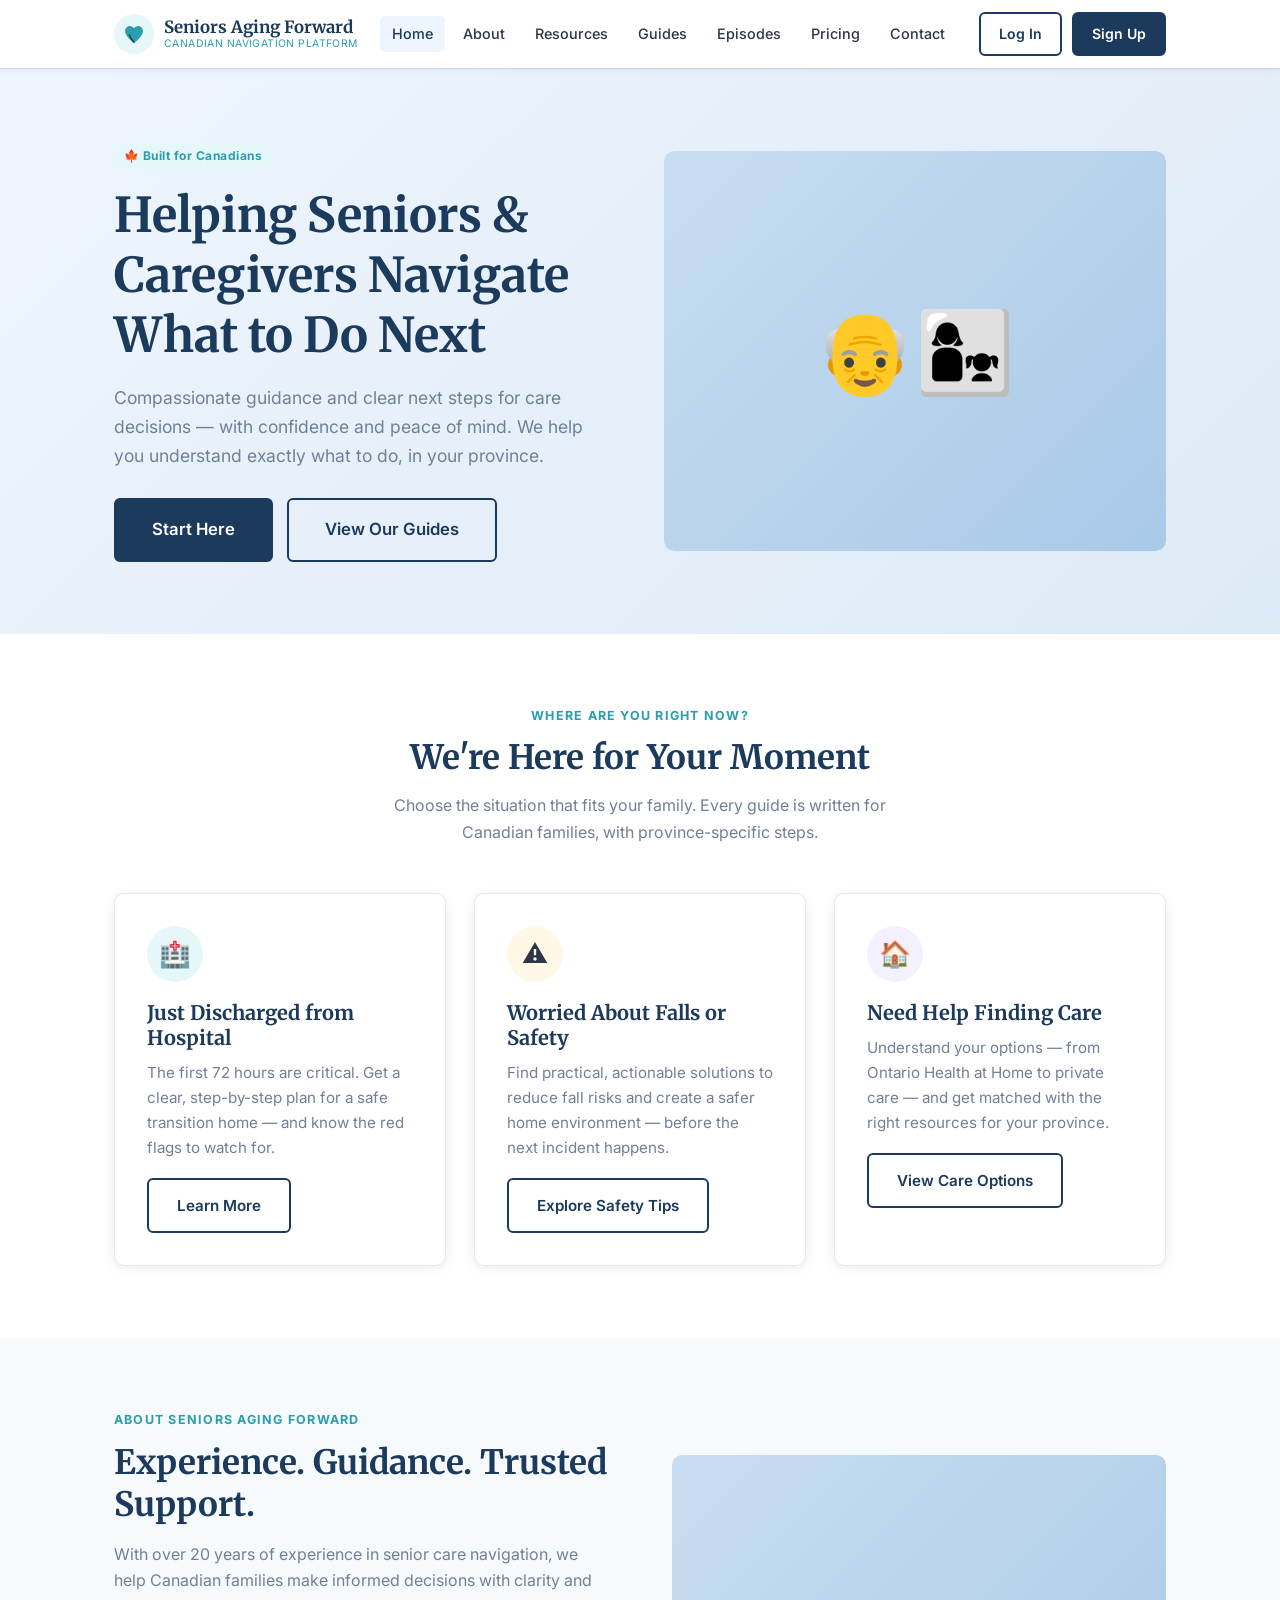
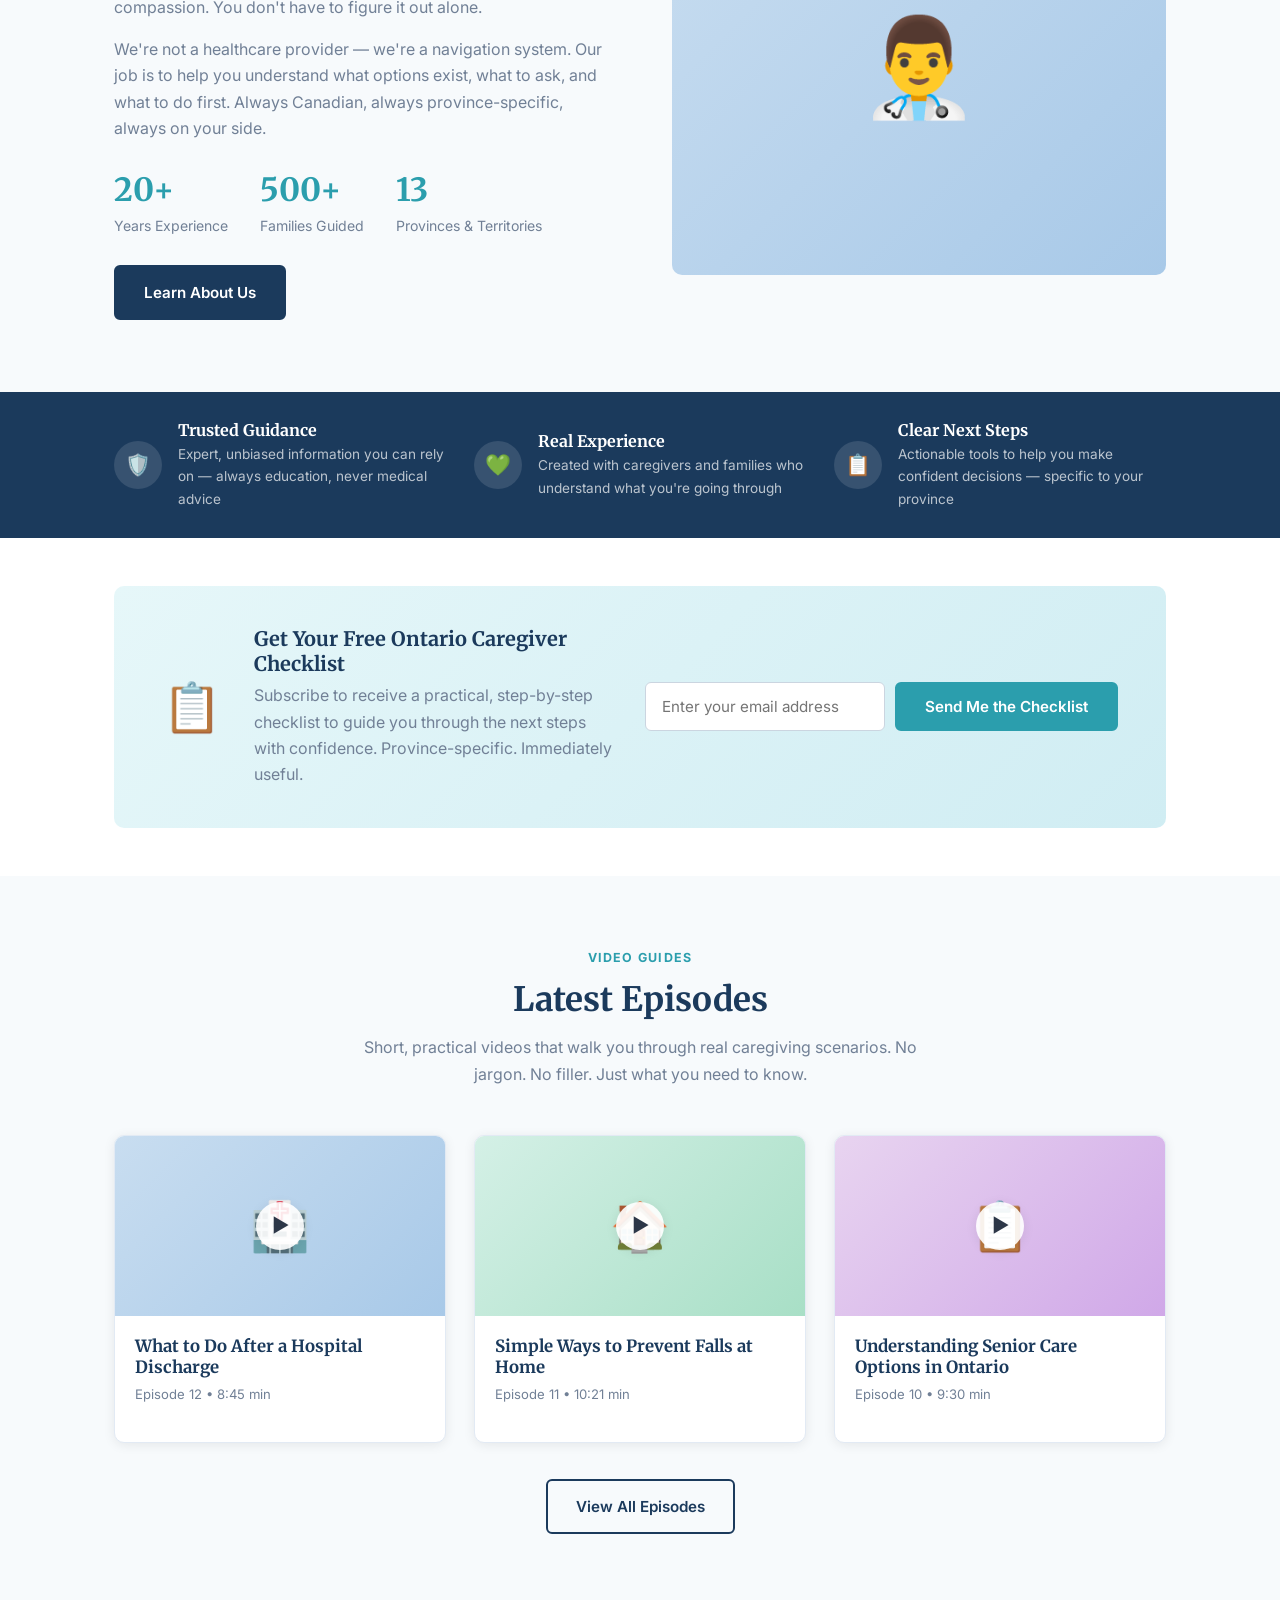
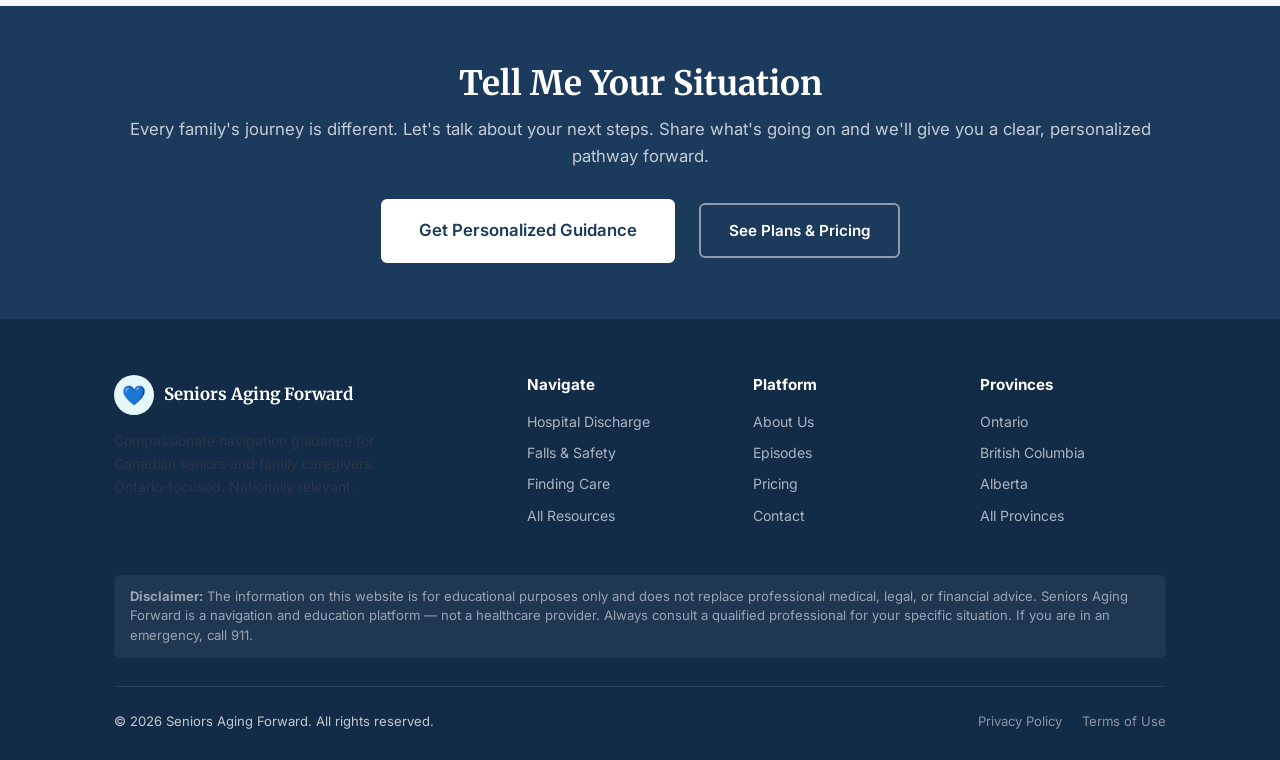
==== index.html @ a87cc31f "Add files via upload" ====
<!DOCTYPE html>
<html lang="en">
<head>
  <meta charset="UTF-8" />
  <meta name="viewport" content="width=device-width, initial-scale=1.0" />
  <title>Seniors Aging Forward — Helping Caregivers Navigate What to Do Next</title>
  <meta name="description" content="Clear, compassionate guidance for Canadian seniors and family caregivers. Know exactly what to do next — after hospital discharge, a fall, or any care transition." />
  <link rel="stylesheet" href="styles.css" />
</head>
<body>

<!-- ── NAV ──────────────────────────────────────────────────── -->
<nav class="site-nav">
  <div class="container nav-inner">
    <a href="index.html" class="nav-logo">
      <div class="logo-icon">
        <svg viewBox="0 0 24 24" fill="none" xmlns="http://www.w3.org/2000/svg">
          <path d="M12 21C12 21 3 14.5 3 8.5C3 6 5 4 7.5 4C9 4 10.5 4.8 12 6.5C13.5 4.8 15 4 16.5 4C19 4 21 6 21 8.5C21 14.5 12 21 12 21Z" fill="#2B9EAD" stroke="#2B9EAD" stroke-width="1.5"/>
          <path d="M12 21 Q8 17 7 13" stroke="#1B3A5C" stroke-width="1.5" stroke-linecap="round" fill="none"/>
        </svg>
      </div>
      <span>Seniors Aging Forward<span class="tagline">Canadian Navigation Platform</span></span>
    </a>
    <div class="nav-links">
      <a href="index.html" class="active">Home</a>
      <a href="about.html">About</a>
      <a href="resources.html">Resources</a>
      <a href="guides.html">Guides</a>
      <a href="episodes.html">Episodes</a>
      <a href="pricing.html">Pricing</a>
      <a href="contact.html">Contact</a>
    </div>
    <div class="nav-actions">
      <a href="contact.html" class="btn btn-outline">Log In</a>
      <a href="pricing.html" class="btn btn-primary">Sign Up</a>
    </div>
  </div>
</nav>

<!-- ── HERO ─────────────────────────────────────────────────── -->
<section class="hero">
  <div class="container">
    <div class="hero-grid">
      <div class="hero-text">
        <span class="badge badge-teal" style="margin-bottom:16px;">🍁 Built for Canadians</span>
        <h1>Helping Seniors &amp; Caregivers Navigate What to Do Next</h1>
        <p>Compassionate guidance and clear next steps for care decisions — with confidence and peace of mind. We help you understand exactly what to do, in your province.</p>
        <div class="hero-actions">
          <a href="contact.html" class="btn btn-primary btn-lg">Start Here</a>
          <a href="guides.html" class="btn btn-outline btn-lg">View Our Guides</a>
        </div>
      </div>
      <div class="hero-image">
        <div class="hero-placeholder">👴👩‍👧</div>
      </div>
    </div>
  </div>
</section>

<!-- ── 3 ENTRY PATHS ─────────────────────────────────────────── -->
<section class="section" style="background:var(--white);">
  <div class="container">
    <div class="section-header">
      <span class="label">Where are you right now?</span>
      <h2>We're Here for Your Moment</h2>
      <p>Choose the situation that fits your family. Every guide is written for Canadian families, with province-specific steps.</p>
    </div>
    <div class="grid-3">
      <div class="card">
        <div class="card-icon">🏥</div>
        <h3>Just Discharged from Hospital</h3>
        <p>The first 72 hours are critical. Get a clear, step-by-step plan for a safe transition home — and know the red flags to watch for.</p>
        <a href="guides/hospital-discharge.html" class="btn btn-outline">Learn More</a>
      </div>
      <div class="card">
        <div class="card-icon" style="background:#FFF8E7;">⚠️</div>
        <h3>Worried About Falls or Safety</h3>
        <p>Find practical, actionable solutions to reduce fall risks and create a safer home environment — before the next incident happens.</p>
        <a href="guides/falls-safety.html" class="btn btn-outline">Explore Safety Tips</a>
      </div>
      <div class="card">
        <div class="card-icon" style="background:var(--purple-light);">🏠</div>
        <h3>Need Help Finding Care</h3>
        <p>Understand your options — from Ontario Health at Home to private care — and get matched with the right resources for your province.</p>
        <a href="guides/finding-care.html" class="btn btn-outline">View Care Options</a>
      </div>
    </div>
  </div>
</section>

<!-- ── ABOUT STRIP ───────────────────────────────────────────── -->
<section class="section" style="background:var(--bg-grey);">
  <div class="container">
    <div class="about-grid">
      <div>
        <span class="label" style="color:var(--teal);font-size:.78rem;font-weight:700;letter-spacing:.1em;text-transform:uppercase;display:block;margin-bottom:10px;">About Seniors Aging Forward</span>
        <h2>Experience. Guidance. Trusted Support.</h2>
        <p style="color:var(--text-muted);margin:16px 0;">With over 20 years of experience in senior care navigation, we help Canadian families make informed decisions with clarity and compassion. You don't have to figure it out alone.</p>
        <p style="color:var(--text-muted);">We're not a healthcare provider — we're a navigation system. Our job is to help you understand what options exist, what to ask, and what to do first. Always Canadian, always province-specific, always on your side.</p>
        <div class="stat-row">
          <div class="stat-item">
            <h3>20+</h3>
            <p>Years Experience</p>
          </div>
          <div class="stat-item">
            <h3>500+</h3>
            <p>Families Guided</p>
          </div>
          <div class="stat-item">
            <h3>13</h3>
            <p>Provinces &amp; Territories</p>
          </div>
        </div>
        <a href="about.html" class="btn btn-primary" style="margin-top:28px;">Learn About Us</a>
      </div>
      <div class="about-image">👨‍⚕️</div>
    </div>
  </div>
</section>

<!-- ── TRUST BAR ─────────────────────────────────────────────── -->
<div class="trust-bar">
  <div class="container">
    <div class="grid-3">
      <div class="trust-item">
        <div class="trust-item-icon">🛡️</div>
        <div>
          <h4>Trusted Guidance</h4>
          <p>Expert, unbiased information you can rely on — always education, never medical advice</p>
        </div>
      </div>
      <div class="trust-item">
        <div class="trust-item-icon">💚</div>
        <div>
          <h4>Real Experience</h4>
          <p>Created with caregivers and families who understand what you're going through</p>
        </div>
      </div>
      <div class="trust-item">
        <div class="trust-item-icon">📋</div>
        <div>
          <h4>Clear Next Steps</h4>
          <p>Actionable tools to help you make confident decisions — specific to your province</p>
        </div>
      </div>
    </div>
  </div>
</div>

<!-- ── CHECKLIST CAPTURE ─────────────────────────────────────── -->
<section class="section-sm" style="background:var(--white);">
  <div class="container">
    <div class="checklist-capture">
      <div class="checklist-icon">📋</div>
      <div class="checklist-text">
        <h3>Get Your Free Ontario Caregiver Checklist</h3>
        <p>Subscribe to receive a practical, step-by-step checklist to guide you through the next steps with confidence. Province-specific. Immediately useful.</p>
      </div>
      <form class="checklist-form" onsubmit="event.preventDefault(); this.innerHTML='<p style=\'color:var(--teal);font-weight:600;\'>✓ Checklist sent! Check your inbox.</p>'">
        <input type="email" placeholder="Enter your email address" required />
        <button type="submit" class="btn btn-teal">Send Me the Checklist</button>
      </form>
    </div>
  </div>
</section>

<!-- ── EPISODES ──────────────────────────────────────────────── -->
<section class="section" style="background:var(--bg-grey);">
  <div class="container">
    <div class="section-header">
      <span class="label">Video Guides</span>
      <h2>Latest Episodes</h2>
      <p>Short, practical videos that walk you through real caregiving scenarios. No jargon. No filler. Just what you need to know.</p>
    </div>
    <div class="grid-3">
      <div class="episode-card">
        <div class="episode-thumb" style="background:linear-gradient(135deg,#c8ddf0,#a8c9e8);">
          🏥
          <div class="play-btn">▶</div>
        </div>
        <div class="episode-body">
          <h4>What to Do After a Hospital Discharge</h4>
          <p class="episode-meta">Episode 12 &bull; 8:45 min</p>
        </div>
      </div>
      <div class="episode-card">
        <div class="episode-thumb" style="background:linear-gradient(135deg,#d4f0e6,#a8dfc6);">
          🏠
          <div class="play-btn">▶</div>
        </div>
        <div class="episode-body">
          <h4>Simple Ways to Prevent Falls at Home</h4>
          <p class="episode-meta">Episode 11 &bull; 10:21 min</p>
        </div>
      </div>
      <div class="episode-card">
        <div class="episode-thumb" style="background:linear-gradient(135deg,#e8d4f0,#d0a8e8);">
          📋
          <div class="play-btn">▶</div>
        </div>
        <div class="episode-body">
          <h4>Understanding Senior Care Options in Ontario</h4>
          <p class="episode-meta">Episode 10 &bull; 9:30 min</p>
        </div>
      </div>
    </div>
    <div style="text-align:center;margin-top:36px;">
      <a href="episodes.html" class="btn btn-outline">View All Episodes</a>
    </div>
  </div>
</section>

<!-- ── CTA BANNER ────────────────────────────────────────────── -->
<div class="cta-banner">
  <div class="container">
    <h2>Tell Me Your Situation</h2>
    <p>Every family's journey is different. Let's talk about your next steps. Share what's going on and we'll give you a clear, personalized pathway forward.</p>
    <a href="contact.html" class="btn btn-white btn-lg">Get Personalized Guidance</a>
    <a href="pricing.html" class="btn btn-outline" style="color:#fff;border-color:rgba(255,255,255,.5);margin-left:12px;">See Plans &amp; Pricing</a>
  </div>
</div>

<!-- ── FOOTER ────────────────────────────────────────────────── -->
<footer class="site-footer">
  <div class="container">
    <div class="footer-grid">
      <div class="footer-brand">
        <a href="index.html" class="nav-logo" style="color:#fff;">
          <div class="logo-icon"><span style="font-size:1.2rem;">💙</span></div>
          <span>Seniors Aging Forward</span>
        </a>
        <p>Compassionate navigation guidance for Canadian seniors and family caregivers. Ontario-focused. Nationally relevant.</p>
      </div>
      <div class="footer-col">
        <h4>Navigate</h4>
        <a href="guides/hospital-discharge.html">Hospital Discharge</a>
        <a href="guides/falls-safety.html">Falls &amp; Safety</a>
        <a href="guides/finding-care.html">Finding Care</a>
        <a href="resources.html">All Resources</a>
      </div>
      <div class="footer-col">
        <h4>Platform</h4>
        <a href="about.html">About Us</a>
        <a href="episodes.html">Episodes</a>
        <a href="pricing.html">Pricing</a>
        <a href="contact.html">Contact</a>
      </div>
      <div class="footer-col">
        <h4>Provinces</h4>
        <a href="#">Ontario</a>
        <a href="#">British Columbia</a>
        <a href="#">Alberta</a>
        <a href="#">All Provinces</a>
      </div>
    </div>
    <div class="disclaimer">
      <strong>Disclaimer:</strong> The information on this website is for educational purposes only and does not replace professional medical, legal, or financial advice. Seniors Aging Forward is a navigation and education platform — not a healthcare provider. Always consult a qualified professional for your specific situation. If you are in an emergency, call 911.
    </div>
    <div class="footer-bottom">
      <span>&copy; 2026 Seniors Aging Forward. All rights reserved.</span>
      <span>
        <a href="#" style="color:rgba(255,255,255,.5);margin-right:16px;">Privacy Policy</a>
        <a href="#" style="color:rgba(255,255,255,.5);">Terms of Use</a>
      </span>
    </div>
  </div>
</footer>

</body>
</html>
---- styles.css ----
/* ============================================================
   Seniors Aging Forward — Main Stylesheet
   ============================================================ */

@import url('https://fonts.googleapis.com/css2?family=Inter:wght@400;500;600;700&family=Merriweather:wght@700&display=swap');

:root {
  --navy:       #1B3A5C;
  --navy-dark:  #122B47;
  --blue:       #2563A8;
  --blue-light: #3B82C4;
  --teal:       #2B9EAD;
  --teal-light: #E6F7F9;
  --purple:     #6B46C1;
  --purple-dark:#553C9A;
  --purple-light:#F3F0FF;
  --bg-light:   #EEF5FC;
  --bg-grey:    #F7FAFC;
  --white:      #FFFFFF;
  --text:       #2D3748;
  --text-muted: #718096;
  --border:     #CBD5E0;
  --success:    #38A169;
  --amber:      #D97706;
  --radius:     10px;
  --shadow:     0 2px 12px rgba(0,0,0,.08);
  --shadow-lg:  0 8px 32px rgba(0,0,0,.12);
}

*, *::before, *::after { box-sizing: border-box; margin: 0; padding: 0; }

html { scroll-behavior: smooth; }

body {
  font-family: 'Inter', system-ui, sans-serif;
  color: var(--text);
  line-height: 1.65;
  font-size: 16px;
  background: var(--white);
}

/* ── Typography ─────────────────────────────────────────── */
h1,h2,h3,h4 {
  font-family: 'Merriweather', Georgia, serif;
  color: var(--navy);
  line-height: 1.25;
}
h1 { font-size: clamp(2rem, 4vw, 3rem); }
h2 { font-size: clamp(1.5rem, 3vw, 2.1rem); }
h3 { font-size: 1.25rem; }
h4 { font-size: 1.05rem; }
p  { margin-bottom: 1rem; color: var(--text); }
a  { color: var(--blue); text-decoration: none; }
a:hover { text-decoration: underline; }

/* ── Layout ─────────────────────────────────────────────── */
.container { max-width: 1100px; margin: 0 auto; padding: 0 24px; }
.section    { padding: 72px 0; }
.section-sm { padding: 48px 0; }

/* ── Buttons ─────────────────────────────────────────────── */
.btn {
  display: inline-block;
  padding: 13px 28px;
  border-radius: 6px;
  font-size: .95rem;
  font-weight: 600;
  font-family: 'Inter', sans-serif;
  cursor: pointer;
  transition: all .2s ease;
  border: 2px solid transparent;
  text-align: center;
  text-decoration: none;
}
.btn-primary   { background: var(--navy); color: var(--white); border-color: var(--navy); }
.btn-primary:hover { background: var(--navy-dark); border-color: var(--navy-dark); text-decoration:none; }
.btn-teal      { background: var(--teal); color: var(--white); border-color: var(--teal); }
.btn-teal:hover { background: #22818E; border-color: #22818E; text-decoration:none; }
.btn-outline   { background: transparent; color: var(--navy); border-color: var(--navy); }
.btn-outline:hover { background: var(--navy); color: var(--white); text-decoration:none; }
.btn-purple    { background: var(--purple); color: var(--white); border-color: var(--purple); }
.btn-purple:hover { background: var(--purple-dark); text-decoration:none; }
.btn-white     { background: var(--white); color: var(--navy); border-color: var(--white); }
.btn-white:hover { background: var(--bg-light); text-decoration:none; }
.btn-lg        { padding: 16px 36px; font-size: 1.05rem; }
.btn-full      { display: block; width: 100%; }

/* ── Nav ─────────────────────────────────────────────────── */
.site-nav {
  background: var(--white);
  border-bottom: 1px solid var(--border);
  position: sticky; top: 0; z-index: 100;
  box-shadow: 0 1px 6px rgba(0,0,0,.06);
}
.nav-inner {
  display: flex; align-items: center; justify-content: space-between;
  height: 68px;
}
.nav-logo {
  display: flex; align-items: center; gap: 10px;
  font-family: 'Merriweather', Georgia, serif;
  font-size: 1.05rem; font-weight: 700;
  color: var(--navy); text-decoration: none;
}
.nav-logo:hover { text-decoration: none; }
.logo-icon {
  width: 40px; height: 40px;
  background: var(--teal-light);
  border-radius: 50%;
  display: flex; align-items: center; justify-content: center;
}
.logo-icon svg { width: 22px; height: 22px; }
.nav-logo span { line-height: 1.15; }
.nav-logo .tagline { display: block; font-size: .65rem; font-weight: 400; color: var(--teal); font-family:'Inter',sans-serif; letter-spacing:.04em; text-transform:uppercase; }
.nav-links { display: flex; align-items: center; gap: 6px; }
.nav-links a {
  padding: 6px 12px; border-radius: 5px;
  font-size: .9rem; font-weight: 500; color: var(--text);
  text-decoration: none; transition: all .15s;
}
.nav-links a:hover, .nav-links a.active { color: var(--navy); background: var(--bg-light); }
.nav-actions { display: flex; align-items: center; gap: 10px; }
.nav-actions .btn { padding: 8px 18px; font-size: .88rem; }

/* ── Hero ─────────────────────────────────────────────────── */
.hero {
  background: linear-gradient(135deg, var(--bg-light) 0%, #ddeaf7 100%);
  padding: 72px 0;
  overflow: hidden;
}
.hero-grid {
  display: grid; grid-template-columns: 1fr 1fr; gap: 48px; align-items: center;
}
.hero-text h1 { margin-bottom: 18px; }
.hero-text p { font-size: 1.1rem; color: var(--text-muted); margin-bottom: 28px; }
.hero-actions { display: flex; gap: 14px; flex-wrap: wrap; align-items: center; }
.hero-image { border-radius: var(--radius); overflow: hidden; }
.hero-image img { width: 100%; height: 400px; object-fit: cover; border-radius: var(--radius); }
.hero-placeholder {
  width: 100%; height: 400px; border-radius: var(--radius);
  background: linear-gradient(135deg, #c8ddf0 0%, #a8c9e8 100%);
  display: flex; align-items: center; justify-content: center;
  font-size: 5rem;
}

/* ── Cards ─────────────────────────────────────────────────── */
.card {
  background: var(--white);
  border-radius: var(--radius);
  padding: 32px;
  box-shadow: var(--shadow);
  border: 1px solid #E2EAF4;
  transition: transform .2s ease, box-shadow .2s ease;
}
.card:hover { transform: translateY(-3px); box-shadow: var(--shadow-lg); }
.card-icon {
  width: 56px; height: 56px; border-radius: 50%;
  background: var(--teal-light);
  display: flex; align-items: center; justify-content: center;
  margin-bottom: 18px; font-size: 1.6rem;
}
.card h3 { margin-bottom: 10px; }
.card p { color: var(--text-muted); font-size: .95rem; margin-bottom: 18px; }

/* ── Grid layouts ─────────────────────────────────────────── */
.grid-3 { display: grid; grid-template-columns: repeat(3,1fr); gap: 28px; }
.grid-2 { display: grid; grid-template-columns: repeat(2,1fr); gap: 28px; }
.grid-4 { display: grid; grid-template-columns: repeat(4,1fr); gap: 24px; }

/* ── Section headings ─────────────────────────────────────── */
.section-header { text-align: center; margin-bottom: 48px; }
.section-header .label {
  font-size: .78rem; font-weight: 700; letter-spacing: .1em;
  text-transform: uppercase; color: var(--teal);
  display: block; margin-bottom: 10px;
}
.section-header h2 { margin-bottom: 14px; }
.section-header p  { color: var(--text-muted); max-width: 560px; margin: 0 auto; }

/* ── Trust bar ─────────────────────────────────────────────── */
.trust-bar {
  background: var(--navy);
  padding: 28px 0;
}
.trust-bar .grid-3 { align-items: center; }
.trust-item { display: flex; align-items: center; gap: 16px; color: var(--white); }
.trust-item-icon {
  width: 48px; height: 48px; border-radius: 50%;
  background: rgba(255,255,255,.12);
  display: flex; align-items: center; justify-content: center;
  font-size: 1.3rem; flex-shrink: 0;
}
.trust-item h4 { color: var(--white); margin-bottom: 3px; font-size: 1rem; }
.trust-item p  { color: rgba(255,255,255,.7); font-size: .85rem; margin: 0; }

/* ── Checklist capture ─────────────────────────────────────── */
.checklist-capture {
  background: linear-gradient(135deg, var(--teal-light) 0%, #d0edf3 100%);
  border-radius: var(--radius);
  padding: 40px 48px;
  display: flex; align-items: center; gap: 32px;
}
.checklist-icon { font-size: 3rem; flex-shrink: 0; }
.checklist-text h3 { margin-bottom: 6px; }
.checklist-text p  { color: var(--text-muted); margin: 0; }
.checklist-form { display: flex; gap: 10px; flex-shrink: 0; }
.checklist-form input[type="email"] {
  padding: 12px 16px; border-radius: 6px;
  border: 1px solid var(--border);
  font-size: .95rem; width: 240px;
  font-family: 'Inter', sans-serif;
}
.checklist-form input:focus { outline: 2px solid var(--teal); border-color: transparent; }

/* ── Episodes ─────────────────────────────────────────────── */
.episode-card {
  background: var(--white); border-radius: var(--radius);
  overflow: hidden; box-shadow: var(--shadow);
  border: 1px solid #E2EAF4;
  transition: transform .2s ease, box-shadow .2s ease;
}
.episode-card:hover { transform: translateY(-3px); box-shadow: var(--shadow-lg); }
.episode-thumb {
  position: relative; background: var(--bg-light); height: 180px;
  display: flex; align-items: center; justify-content: center;
  font-size: 3rem;
}
.episode-thumb-bg { width: 100%; height: 100%; object-fit: cover; }
.play-btn {
  position: absolute; width: 48px; height: 48px; border-radius: 50%;
  background: rgba(255,255,255,.9); display: flex; align-items: center;
  justify-content: center; font-size: 1.2rem; box-shadow: var(--shadow);
}
.episode-body { padding: 20px; }
.episode-body h4 { margin-bottom: 6px; }
.episode-meta { font-size: .82rem; color: var(--text-muted); }

/* ── CTA banner ─────────────────────────────────────────────── */
.cta-banner {
  background: var(--navy);
  padding: 56px 0; text-align: center;
}
.cta-banner h2 { color: var(--white); margin-bottom: 12px; }
.cta-banner p  { color: rgba(255,255,255,.75); margin-bottom: 28px; font-size: 1.05rem; }
.cta-banner .btn { margin: 0 8px; }

/* ── Pricing ─────────────────────────────────────────────────── */
.pricing-hero {
  background: linear-gradient(135deg, var(--bg-light) 0%, #d4e8f5 100%);
  padding: 56px 0; text-align: center;
}
.pricing-hero h1 { margin-bottom: 12px; }
.pricing-hero p   { color: var(--text-muted); font-size: 1.05rem; }
.pricing-grid {
  display: grid; grid-template-columns: repeat(3,1fr); gap: 24px; align-items: start;
}
.pricing-card {
  background: var(--white); border-radius: var(--radius);
  padding: 36px 32px; box-shadow: var(--shadow);
  border: 2px solid var(--border); position: relative;
}
.pricing-card.featured {
  border-color: var(--blue);
  transform: translateY(-8px);
  box-shadow: var(--shadow-lg);
}
.pricing-card.pro { border-color: var(--purple); }
.pricing-badge {
  position: absolute; top: -16px; left: 50%; transform: translateX(-50%);
  background: var(--blue); color: var(--white);
  padding: 5px 18px; border-radius: 20px; font-size: .8rem; font-weight: 700;
  white-space: nowrap;
}
.pricing-icon {
  width: 64px; height: 64px; border-radius: 50%;
  background: var(--teal-light); margin: 0 auto 20px;
  display: flex; align-items: center; justify-content: center; font-size: 1.8rem;
}
.pricing-card.featured .pricing-icon { background: #DBEAFE; }
.pricing-card.pro .pricing-icon      { background: var(--purple-light); }
.pricing-card h3 { text-align: center; margin-bottom: 6px; }
.pricing-price {
  text-align: center; margin-bottom: 6px;
}
.pricing-price .amount {
  font-size: 2.8rem; font-weight: 700;
  color: var(--navy); font-family: 'Inter',sans-serif;
}
.pricing-price .period { font-size: .95rem; color: var(--text-muted); }
.pricing-price .free   { font-size: 1.6rem; font-weight: 700; color: var(--teal); }
.pricing-divider { border: none; border-top: 1px solid var(--border); margin: 20px 0; }
.pricing-features { list-style: none; margin-bottom: 28px; }
.pricing-features li {
  display: flex; align-items: flex-start; gap: 10px;
  padding: 7px 0; font-size: .95rem; color: var(--text);
}
.pricing-features li .check { color: var(--success); font-size: 1rem; flex-shrink: 0; margin-top: 1px; }
.pricing-annual { text-align: center; font-size: .82rem; color: var(--text-muted); margin-top: 10px; }
.pricing-annual a { color: var(--blue); }

/* ── Guide page ─────────────────────────────────────────────── */
.guide-hero {
  background: linear-gradient(135deg, var(--bg-light) 0%, #d4e8f5 100%);
  padding: 56px 0;
}
.guide-hero-inner { display: grid; grid-template-columns: 1fr 380px; gap: 48px; align-items: center; }
.guide-hero h1 { margin-bottom: 14px; }
.guide-hero p  { color: var(--text-muted); font-size: 1.05rem; margin-bottom: 24px; }
.guide-sidebar-card {
  background: var(--white); border-radius: var(--radius);
  padding: 28px; box-shadow: var(--shadow-lg); border: 1px solid #E2EAF4;
}
.guide-sidebar-card h4 { margin-bottom: 14px; color: var(--navy); }
.guide-sidebar-card .btn { margin-top: 14px; }
.guide-content { max-width: 760px; }
.guide-content h2 { margin: 36px 0 14px; }
.guide-content h3 { margin: 28px 0 10px; }
.guide-content ul, .guide-content ol { margin: 10px 0 18px 24px; }
.guide-content li { margin-bottom: 8px; }
.guide-content .callout {
  background: var(--teal-light); border-left: 4px solid var(--teal);
  padding: 16px 20px; border-radius: 0 6px 6px 0; margin: 20px 0;
}
.guide-content .callout.warning {
  background: #FFF8E7; border-color: var(--amber);
}
.guide-content .callout p { margin: 0; }
.guide-layout { display: grid; grid-template-columns: 1fr 320px; gap: 48px; align-items: start; }
.guide-sticky { position: sticky; top: 90px; }

/* ── About ─────────────────────────────────────────────────── */
.about-grid { display: grid; grid-template-columns: 1fr 1fr; gap: 64px; align-items: center; }
.about-image {
  border-radius: var(--radius); overflow: hidden;
  background: linear-gradient(135deg, #c8ddf0 0%, #a8c9e8 100%);
  height: 420px; display: flex; align-items: center; justify-content: center; font-size: 6rem;
}
.stat-row { display: flex; gap: 32px; margin-top: 28px; }
.stat-item h3 { font-size: 2rem; color: var(--teal); margin-bottom: 4px; }
.stat-item p  { font-size: .88rem; color: var(--text-muted); margin: 0; }

/* ── Form ─────────────────────────────────────────────────── */
.form-group { margin-bottom: 20px; }
.form-group label { display: block; font-weight: 600; margin-bottom: 6px; font-size: .9rem; }
.form-group input,
.form-group textarea,
.form-group select {
  width: 100%; padding: 12px 14px;
  border: 1px solid var(--border); border-radius: 6px;
  font-family: 'Inter', sans-serif; font-size: .95rem;
  background: var(--white); transition: border-color .15s;
}
.form-group input:focus,
.form-group textarea:focus,
.form-group select:focus {
  outline: none; border-color: var(--teal);
  box-shadow: 0 0 0 3px rgba(43,158,173,.15);
}
.form-group textarea { min-height: 120px; resize: vertical; }
.form-card {
  background: var(--white); border-radius: var(--radius);
  padding: 40px; box-shadow: var(--shadow-lg); border: 1px solid #E2EAF4;
}

/* ── Resources ─────────────────────────────────────────────── */
.resource-card {
  display: flex; gap: 18px;
  background: var(--white); border-radius: var(--radius);
  padding: 24px; box-shadow: var(--shadow);
  border: 1px solid #E2EAF4;
  transition: transform .2s, box-shadow .2s;
  text-decoration: none; color: inherit;
}
.resource-card:hover { transform: translateY(-3px); box-shadow: var(--shadow-lg); text-decoration: none; }
.resource-icon { font-size: 2.2rem; flex-shrink: 0; }
.resource-body h4 { margin-bottom: 6px; }
.resource-body p  { color: var(--text-muted); font-size: .9rem; margin: 0; }

/* ── Red flag box ─────────────────────────────────────────── */
.red-flags {
  background: #FEF2F2; border: 1px solid #FECACA;
  border-radius: var(--radius); padding: 24px 28px; margin: 20px 0;
}
.red-flags h4 { color: #B91C1C; margin-bottom: 12px; display: flex; align-items: center; gap: 8px; }
.red-flags ul { margin: 0 0 0 20px; }
.red-flags li { color: #7F1D1D; margin-bottom: 6px; }

/* ── Checklist box ─────────────────────────────────────────── */
.checklist-box {
  background: var(--bg-grey); border: 1px solid var(--border);
  border-radius: var(--radius); padding: 24px 28px; margin: 20px 0;
}
.checklist-box h4 { margin-bottom: 14px; }
.checklist-box ul { list-style: none; margin: 0; }
.checklist-box li {
  display: flex; gap: 10px; align-items: flex-start;
  padding: 6px 0; font-size: .95rem;
}
.checklist-box li::before {
  content: "☐"; font-size: 1.1rem; flex-shrink: 0; color: var(--navy); margin-top: 1px;
}

/* ── Footer ─────────────────────────────────────────────────── */
.site-footer {
  background: var(--navy-dark);
  color: rgba(255,255,255,.75);
  padding: 56px 0 28px;
}
.footer-grid { display: grid; grid-template-columns: 2fr 1fr 1fr 1fr; gap: 40px; margin-bottom: 40px; }
.footer-brand .nav-logo { color: var(--white); margin-bottom: 14px; display: inline-flex; }
.footer-brand p { font-size: .88rem; max-width: 280px; }
.footer-col h4 { color: var(--white); font-size: .95rem; margin-bottom: 16px; font-family: 'Inter', sans-serif; }
.footer-col a { display: block; color: rgba(255,255,255,.65); font-size: .88rem; margin-bottom: 8px; }
.footer-col a:hover { color: var(--white); text-decoration: none; }
.footer-bottom {
  border-top: 1px solid rgba(255,255,255,.1); padding-top: 24px;
  display: flex; justify-content: space-between; align-items: center;
  font-size: .82rem;
}
.disclaimer {
  background: rgba(255,255,255,.06); border-radius: 6px;
  padding: 12px 16px; margin-bottom: 28px; font-size: .82rem;
  color: rgba(255,255,255,.55); line-height: 1.5;
}

/* ── Breadcrumb ─────────────────────────────────────────────── */
.breadcrumb { font-size: .85rem; color: var(--text-muted); margin-bottom: 10px; }
.breadcrumb a { color: var(--blue); }
.breadcrumb span { margin: 0 6px; }

/* ── Badge ─────────────────────────────────────────────────── */
.badge {
  display: inline-block; padding: 3px 10px; border-radius: 20px;
  font-size: .75rem; font-weight: 700; letter-spacing: .04em;
}
.badge-teal   { background: var(--teal-light); color: var(--teal); }
.badge-navy   { background: var(--bg-light); color: var(--navy); }
.badge-amber  { background: #FFF8E7; color: var(--amber); }

/* ── Responsive ─────────────────────────────────────────────── */
@media (max-width: 900px) {
  .hero-grid, .about-grid, .guide-hero-inner, .guide-layout { grid-template-columns: 1fr; }
  .grid-3, .pricing-grid { grid-template-columns: 1fr; }
  .grid-4 { grid-template-columns: repeat(2,1fr); }
  .checklist-capture { flex-direction: column; }
  .checklist-form { flex-direction: column; }
  .checklist-form input { width: 100%; }
  .footer-grid { grid-template-columns: 1fr 1fr; }
  .pricing-card.featured { transform: none; }
  .guide-sticky { position: static; }
  .nav-links { display: none; }
}
@media (max-width: 600px) {
  .grid-2, .grid-4 { grid-template-columns: 1fr; }
  .footer-grid { grid-template-columns: 1fr; }
  .hero-actions { flex-direction: column; }
  .hero-actions .btn { width: 100%; text-align: center; }
  .cta-banner .btn { display: block; margin: 0 0 12px; }
}
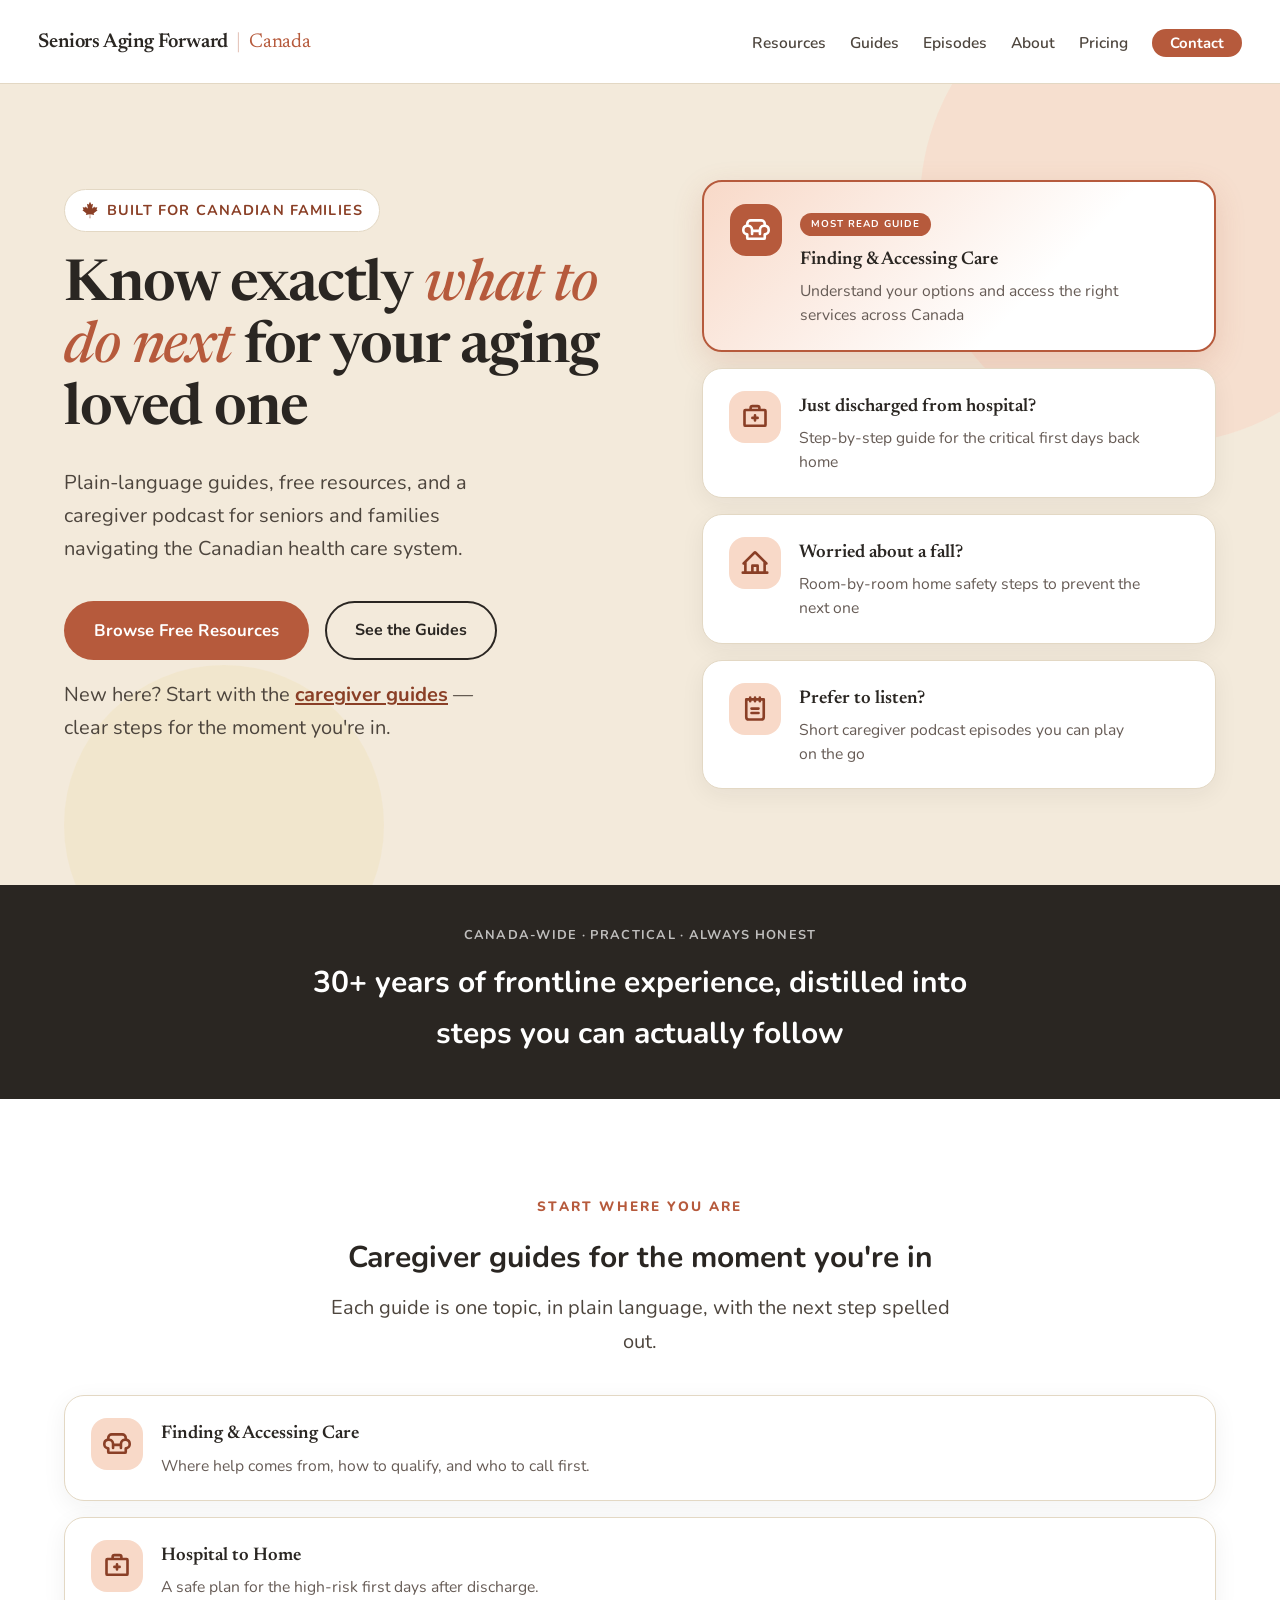
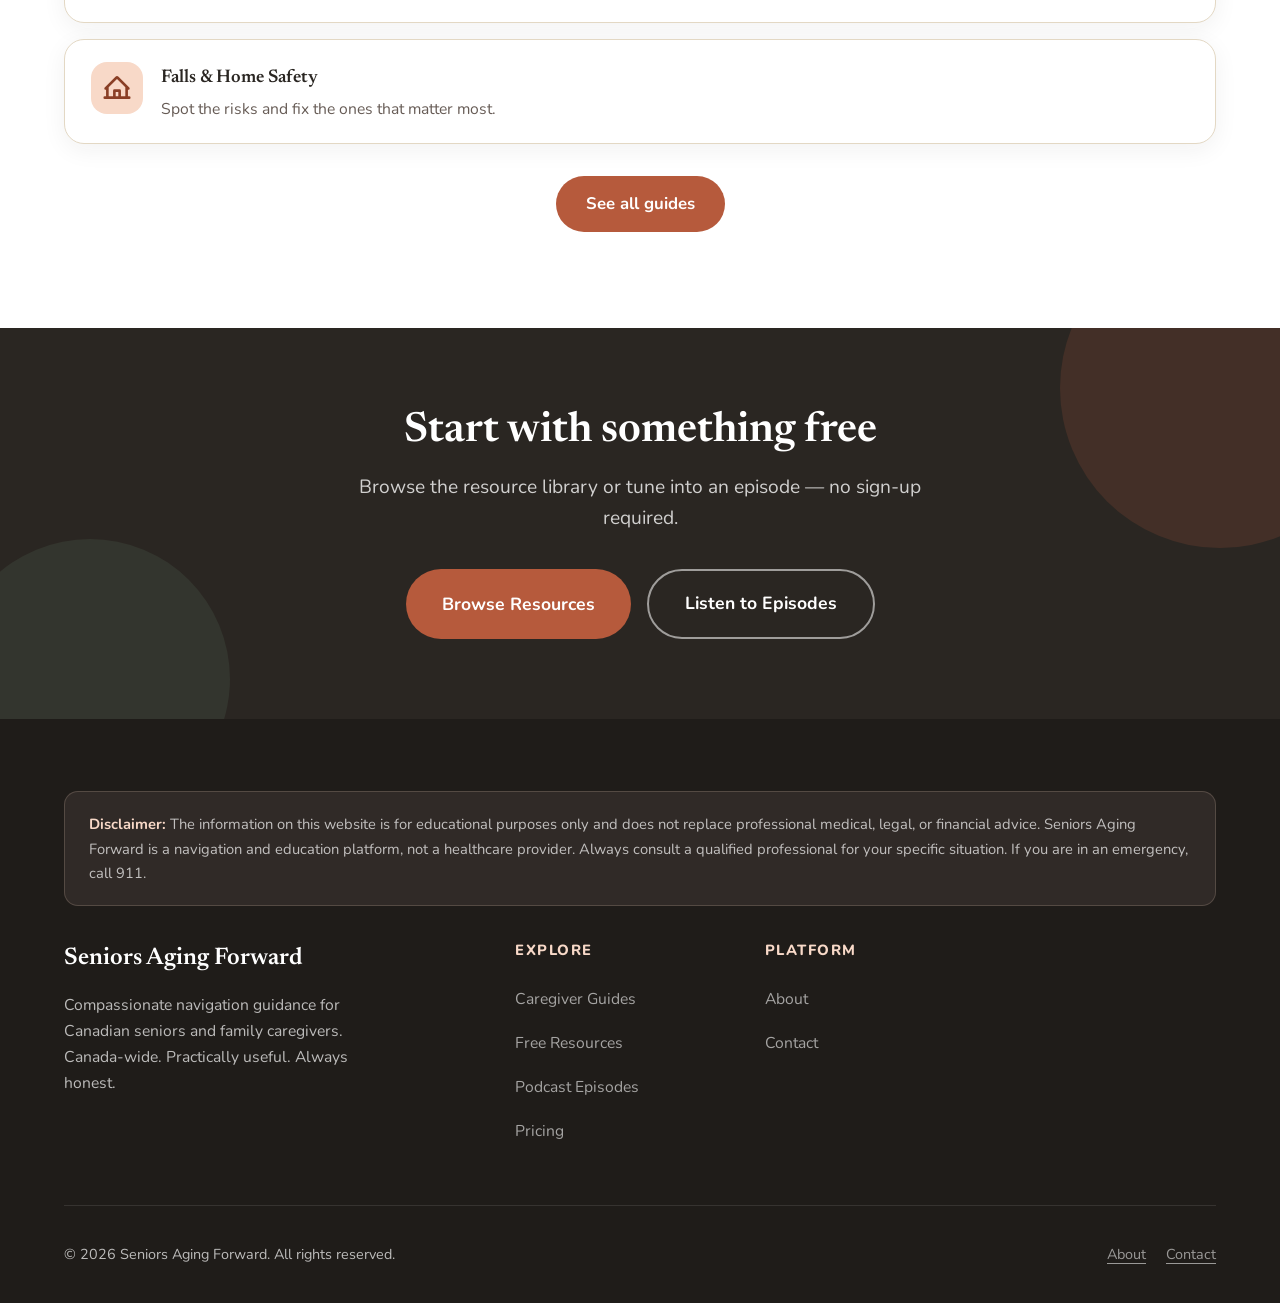
==== commit 98423eab: "Refresh SAF-Sample to the new terracotta design system Rebuild all pages (home, about, contact, reso" ====
--- a/index.html
+++ b/index.html
@@ -1,270 +1,171 @@
 <!DOCTYPE html>
 <html lang="en">
 <head>
-  <meta charset="UTF-8" />
-  <meta name="viewport" content="width=device-width, initial-scale=1.0" />
-  <title>Seniors Aging Forward — Helping Caregivers Navigate What to Do Next</title>
-  <meta name="description" content="Clear, compassionate guidance for Canadian seniors and family caregivers. Know exactly what to do next — after hospital discharge, a fall, or any care transition." />
-  <link rel="stylesheet" href="styles.css" />
+<meta charset="UTF-8">
+<meta name="viewport" content="width=device-width, initial-scale=1.0">
+<title>Seniors Aging Forward — Helping Canadian Caregivers Know What to Do Next</title>
+<meta name="description" content="A sample of the Seniors Aging Forward platform: practical guides, free resources, and a podcast helping Canadian seniors and family caregivers navigate what to do next.">
+<link rel="preconnect" href="https://fonts.googleapis.com">
+<link rel="preconnect" href="https://fonts.gstatic.com" crossorigin>
+<link rel="stylesheet" href="styles.css">
+<link rel="icon" href="favicon.svg" type="image/svg+xml">
 </head>
 <body>
 
-<!-- ── NAV ──────────────────────────────────────────────────── -->
-<nav class="site-nav">
-  <div class="container nav-inner">
-    <a href="index.html" class="nav-logo">
-      <div class="logo-icon">
-        <svg viewBox="0 0 24 24" fill="none" xmlns="http://www.w3.org/2000/svg">
-          <path d="M12 21C12 21 3 14.5 3 8.5C3 6 5 4 7.5 4C9 4 10.5 4.8 12 6.5C13.5 4.8 15 4 16.5 4C19 4 21 6 21 8.5C21 14.5 12 21 12 21Z" fill="#2B9EAD" stroke="#2B9EAD" stroke-width="1.5"/>
-          <path d="M12 21 Q8 17 7 13" stroke="#1B3A5C" stroke-width="1.5" stroke-linecap="round" fill="none"/>
-        </svg>
-      </div>
-      <span>Seniors Aging Forward<span class="tagline">Canadian Navigation Platform</span></span>
-    </a>
-    <div class="nav-links">
-      <a href="index.html" class="active">Home</a>
-      <a href="about.html">About</a>
-      <a href="resources.html">Resources</a>
-      <a href="guides.html">Guides</a>
-      <a href="episodes.html">Episodes</a>
-      <a href="pricing.html">Pricing</a>
-      <a href="contact.html">Contact</a>
-    </div>
-    <div class="nav-actions">
-      <a href="contact.html" class="btn btn-outline">Log In</a>
-      <a href="pricing.html" class="btn btn-primary">Sign Up</a>
-    </div>
-  </div>
+<!-- NAV -->
+<nav aria-label="Main navigation">
+  <a href="index.html" class="nav-logo">
+    Seniors Aging Forward
+    <span class="nav-geo">Canada</span>
+  </a>
+  <ul class="nav-links">
+    <li><a href="resources.html">Resources</a></li>
+    <li><a href="guides/index.html">Guides</a></li>
+    <li><a href="episodes.html">Episodes</a></li>
+    <li><a href="about.html">About</a></li>
+    <li><a href="pricing.html">Pricing</a></li>
+    <li><a href="contact.html" class="nav-cta">Contact</a></li>
+  </ul>
 </nav>
 
-<!-- ── HERO ─────────────────────────────────────────────────── -->
+<!-- HERO -->
 <section class="hero">
-  <div class="container">
-    <div class="hero-grid">
-      <div class="hero-text">
-        <span class="badge badge-teal" style="margin-bottom:16px;">🍁 Built for Canadians</span>
-        <h1>Helping Seniors &amp; Caregivers Navigate What to Do Next</h1>
-        <p>Compassionate guidance and clear next steps for care decisions — with confidence and peace of mind. We help you understand exactly what to do, in your province.</p>
-        <div class="hero-actions">
-          <a href="contact.html" class="btn btn-primary btn-lg">Start Here</a>
-          <a href="guides.html" class="btn btn-outline btn-lg">View Our Guides</a>
+  <div class="hero-inner">
+    <div>
+      <div class="hero-badge">
+        <svg class="ph" width="18" height="18" aria-hidden="true" focusable="false"><use href="#ph-maple-leaf"></use></svg>
+        Built for Canadian Families
+      </div>
+      <h1>Know exactly <em>what to do next</em> for your aging loved one</h1>
+      <p>Plain-language guides, free resources, and a caregiver podcast for seniors and families navigating the Canadian health care system.</p>
+      <div class="hero-buttons">
+        <a href="resources.html" class="btn-primary">Browse Free Resources</a>
+        <a href="guides/index.html" class="btn-outline-dark">See the Guides</a>
+      </div>
+      <p class="hero-ask">New here? Start with the <a href="guides/index.html">caregiver guides</a> &mdash; clear steps for the moment you're in.</p>
+    </div>
+    <div class="hero-cards">
+      <a class="hero-card hero-card-feature" href="guides/finding-care.html">
+        <div class="hero-card-icon">
+          <svg class="ph" width="28" height="28" aria-hidden="true" focusable="false"><use href="#ph-armchair"></use></svg>
         </div>
-      </div>
-      <div class="hero-image">
-        <div class="hero-placeholder">👴👩‍👧</div>
-      </div>
+        <div>
+          <span class="hero-card-badge">Most read guide</span>
+          <h3>Finding & Accessing Care</h3>
+          <p>Understand your options and access the right services across Canada</p>
+        </div>
+      </a>
+      <a class="hero-card" href="guides/hospital-discharge.html">
+        <div class="hero-card-icon">
+          <svg class="ph" width="28" height="28" aria-hidden="true" focusable="false"><use href="#ph-first-aid-kit"></use></svg>
+        </div>
+        <div>
+          <h3>Just discharged from hospital?</h3>
+          <p>Step-by-step guide for the critical first days back home</p>
+        </div>
+      </a>
+      <a class="hero-card" href="guides/falls-safety.html">
+        <div class="hero-card-icon">
+          <svg class="ph" width="28" height="28" aria-hidden="true" focusable="false"><use href="#ph-house-line"></use></svg>
+        </div>
+        <div>
+          <h3>Worried about a fall?</h3>
+          <p>Room-by-room home safety steps to prevent the next one</p>
+        </div>
+      </a>
+      <a class="hero-card" href="episodes.html">
+        <div class="hero-card-icon">
+          <svg class="ph" width="28" height="28" aria-hidden="true" focusable="false"><use href="#ph-notepad"></use></svg>
+        </div>
+        <div>
+          <h3>Prefer to listen?</h3>
+          <p>Short caregiver podcast episodes you can play on the go</p>
+        </div>
+      </a>
     </div>
   </div>
 </section>
 
-<!-- ── 3 ENTRY PATHS ─────────────────────────────────────────── -->
-<section class="section" style="background:var(--white);">
-  <div class="container">
-    <div class="section-header">
-      <span class="label">Where are you right now?</span>
-      <h2>We're Here for Your Moment</h2>
-      <p>Choose the situation that fits your family. Every guide is written for Canadian families, with province-specific steps.</p>
+<!-- TRUST BAR -->
+<section class="about-section section-bg-dark" style="padding:40px 24px;">
+  <div class="section-inner" style="text-align:center;">
+    <p style="text-transform:uppercase;letter-spacing:0.1em;font-size:0.8rem;font-weight:700;opacity:0.7;margin-bottom:10px;">Canada-wide &middot; Practical &middot; Always honest</p>
+    <h2 style="max-width:720px;margin:0 auto;">30+ years of frontline experience, distilled into steps you can actually follow</h2>
+  </div>
+</section>
+
+<!-- FEATURED GUIDES -->
+<section style="background: var(--white);" id="guides">
+  <div class="section-inner">
+    <div class="section-label" style="text-align:center;">Start where you are</div>
+    <h2 style="text-align:center;">Caregiver guides for the moment you're in</h2>
+    <p style="text-align:center;max-width:640px;margin:8px auto 36px;color:var(--text-mid);">Each guide is one topic, in plain language, with the next step spelled out.</p>
+    <div class="hero-cards" style="grid-template-columns:repeat(3,1fr);">
+      <a class="hero-card" href="guides/finding-care.html">
+        <div class="hero-card-icon"><svg class="ph" width="28" height="28" aria-hidden="true" focusable="false"><use href="#ph-armchair"></use></svg></div>
+        <div><h3>Finding & Accessing Care</h3><p>Where help comes from, how to qualify, and who to call first.</p></div>
+      </a>
+      <a class="hero-card" href="guides/hospital-discharge.html">
+        <div class="hero-card-icon"><svg class="ph" width="28" height="28" aria-hidden="true" focusable="false"><use href="#ph-first-aid-kit"></use></svg></div>
+        <div><h3>Hospital to Home</h3><p>A safe plan for the high-risk first days after discharge.</p></div>
+      </a>
+      <a class="hero-card" href="guides/falls-safety.html">
+        <div class="hero-card-icon"><svg class="ph" width="28" height="28" aria-hidden="true" focusable="false"><use href="#ph-house-line"></use></svg></div>
+        <div><h3>Falls & Home Safety</h3><p>Spot the risks and fix the ones that matter most.</p></div>
+      </a>
     </div>
-    <div class="grid-3">
-      <div class="card">
-        <div class="card-icon">🏥</div>
-        <h3>Just Discharged from Hospital</h3>
-        <p>The first 72 hours are critical. Get a clear, step-by-step plan for a safe transition home — and know the red flags to watch for.</p>
-        <a href="guides/hospital-discharge.html" class="btn btn-outline">Learn More</a>
-      </div>
-      <div class="card">
-        <div class="card-icon" style="background:#FFF8E7;">⚠️</div>
-        <h3>Worried About Falls or Safety</h3>
-        <p>Find practical, actionable solutions to reduce fall risks and create a safer home environment — before the next incident happens.</p>
-        <a href="guides/falls-safety.html" class="btn btn-outline">Explore Safety Tips</a>
-      </div>
-      <div class="card">
-        <div class="card-icon" style="background:var(--purple-light);">🏠</div>
-        <h3>Need Help Finding Care</h3>
-        <p>Understand your options — from Ontario Health at Home to private care — and get matched with the right resources for your province.</p>
-        <a href="guides/finding-care.html" class="btn btn-outline">View Care Options</a>
-      </div>
+    <div style="text-align:center;margin-top:32px;">
+      <a href="guides/index.html" class="btn-primary">See all guides</a>
     </div>
   </div>
 </section>
 
-<!-- ── ABOUT STRIP ───────────────────────────────────────────── -->
-<section class="section" style="background:var(--bg-grey);">
-  <div class="container">
-    <div class="about-grid">
-      <div>
-        <span class="label" style="color:var(--teal);font-size:.78rem;font-weight:700;letter-spacing:.1em;text-transform:uppercase;display:block;margin-bottom:10px;">About Seniors Aging Forward</span>
-        <h2>Experience. Guidance. Trusted Support.</h2>
-        <p style="color:var(--text-muted);margin:16px 0;">With over 20 years of experience in senior care navigation, we help Canadian families make informed decisions with clarity and compassion. You don't have to figure it out alone.</p>
-        <p style="color:var(--text-muted);">We're not a healthcare provider — we're a navigation system. Our job is to help you understand what options exist, what to ask, and what to do first. Always Canadian, always province-specific, always on your side.</p>
-        <div class="stat-row">
-          <div class="stat-item">
-            <h3>20+</h3>
-            <p>Years Experience</p>
-          </div>
-          <div class="stat-item">
-            <h3>500+</h3>
-            <p>Families Guided</p>
-          </div>
-          <div class="stat-item">
-            <h3>13</h3>
-            <p>Provinces &amp; Territories</p>
-          </div>
-        </div>
-        <a href="about.html" class="btn btn-primary" style="margin-top:28px;">Learn About Us</a>
-      </div>
-      <div class="about-image">👨‍⚕️</div>
-    </div>
-  </div>
-</section>
-
-<!-- ── TRUST BAR ─────────────────────────────────────────────── -->
-<div class="trust-bar">
-  <div class="container">
-    <div class="grid-3">
-      <div class="trust-item">
-        <div class="trust-item-icon">🛡️</div>
-        <div>
-          <h4>Trusted Guidance</h4>
-          <p>Expert, unbiased information you can rely on — always education, never medical advice</p>
-        </div>
-      </div>
-      <div class="trust-item">
-        <div class="trust-item-icon">💚</div>
-        <div>
-          <h4>Real Experience</h4>
-          <p>Created with caregivers and families who understand what you're going through</p>
-        </div>
-      </div>
-      <div class="trust-item">
-        <div class="trust-item-icon">📋</div>
-        <div>
-          <h4>Clear Next Steps</h4>
-          <p>Actionable tools to help you make confident decisions — specific to your province</p>
-        </div>
-      </div>
-    </div>
+<!-- CTA BANNER -->
+<div class="cta-banner">
+  <h2>Start with something free</h2>
+  <p>Browse the resource library or tune into an episode — no sign-up required.</p>
+  <div class="cta-buttons">
+    <a href="resources.html" class="btn-primary btn-lg">Browse Resources</a>
+    <a href="episodes.html" class="btn-secondary btn-lg">Listen to Episodes</a>
   </div>
 </div>
 
-<!-- ── CHECKLIST CAPTURE ─────────────────────────────────────── -->
-<section class="section-sm" style="background:var(--white);">
-  <div class="container">
-    <div class="checklist-capture">
-      <div class="checklist-icon">📋</div>
-      <div class="checklist-text">
-        <h3>Get Your Free Ontario Caregiver Checklist</h3>
-        <p>Subscribe to receive a practical, step-by-step checklist to guide you through the next steps with confidence. Province-specific. Immediately useful.</p>
-      </div>
-      <form class="checklist-form" onsubmit="event.preventDefault(); this.innerHTML='<p style=\'color:var(--teal);font-weight:600;\'>✓ Checklist sent! Check your inbox.</p>'">
-        <input type="email" placeholder="Enter your email address" required />
-        <button type="submit" class="btn btn-teal">Send Me the Checklist</button>
-      </form>
+<!-- FOOTER -->
+<footer>
+  <div class="footer-inner">
+    <div class="disclaimer">
+      <strong style="color: rgba(255,255,255,0.5);">Disclaimer:</strong> The information on this website is for educational purposes only and does not replace professional medical, legal, or financial advice. Seniors Aging Forward is a navigation and education platform, not a healthcare provider. Always consult a qualified professional for your specific situation. If you are in an emergency, call 911.
     </div>
-  </div>
-</section>
-
-<!-- ── EPISODES ──────────────────────────────────────────────── -->
-<section class="section" style="background:var(--bg-grey);">
-  <div class="container">
-    <div class="section-header">
-      <span class="label">Video Guides</span>
-      <h2>Latest Episodes</h2>
-      <p>Short, practical videos that walk you through real caregiving scenarios. No jargon. No filler. Just what you need to know.</p>
-    </div>
-    <div class="grid-3">
-      <div class="episode-card">
-        <div class="episode-thumb" style="background:linear-gradient(135deg,#c8ddf0,#a8c9e8);">
-          🏥
-          <div class="play-btn">▶</div>
-        </div>
-        <div class="episode-body">
-          <h4>What to Do After a Hospital Discharge</h4>
-          <p class="episode-meta">Episode 12 &bull; 8:45 min</p>
-        </div>
-      </div>
-      <div class="episode-card">
-        <div class="episode-thumb" style="background:linear-gradient(135deg,#d4f0e6,#a8dfc6);">
-          🏠
-          <div class="play-btn">▶</div>
-        </div>
-        <div class="episode-body">
-          <h4>Simple Ways to Prevent Falls at Home</h4>
-          <p class="episode-meta">Episode 11 &bull; 10:21 min</p>
-        </div>
-      </div>
-      <div class="episode-card">
-        <div class="episode-thumb" style="background:linear-gradient(135deg,#e8d4f0,#d0a8e8);">
-          📋
-          <div class="play-btn">▶</div>
-        </div>
-        <div class="episode-body">
-          <h4>Understanding Senior Care Options in Ontario</h4>
-          <p class="episode-meta">Episode 10 &bull; 9:30 min</p>
-        </div>
-      </div>
-    </div>
-    <div style="text-align:center;margin-top:36px;">
-      <a href="episodes.html" class="btn btn-outline">View All Episodes</a>
-    </div>
-  </div>
-</section>
-
-<!-- ── CTA BANNER ────────────────────────────────────────────── -->
-<div class="cta-banner">
-  <div class="container">
-    <h2>Tell Me Your Situation</h2>
-    <p>Every family's journey is different. Let's talk about your next steps. Share what's going on and we'll give you a clear, personalized pathway forward.</p>
-    <a href="contact.html" class="btn btn-white btn-lg">Get Personalized Guidance</a>
-    <a href="pricing.html" class="btn btn-outline" style="color:#fff;border-color:rgba(255,255,255,.5);margin-left:12px;">See Plans &amp; Pricing</a>
-  </div>
-</div>
-
-<!-- ── FOOTER ────────────────────────────────────────────────── -->
-<footer class="site-footer">
-  <div class="container">
-    <div class="footer-grid">
+    <div class="footer-top">
       <div class="footer-brand">
-        <a href="index.html" class="nav-logo" style="color:#fff;">
-          <div class="logo-icon"><span style="font-size:1.2rem;">💙</span></div>
-          <span>Seniors Aging Forward</span>
-        </a>
-        <p>Compassionate navigation guidance for Canadian seniors and family caregivers. Ontario-focused. Nationally relevant.</p>
+        <h2>Seniors Aging Forward</h2>
+        <p>Compassionate navigation guidance for Canadian seniors and family caregivers. Canada-wide. Practically useful. Always honest.</p>
       </div>
       <div class="footer-col">
-        <h4>Navigate</h4>
-        <a href="guides/hospital-discharge.html">Hospital Discharge</a>
-        <a href="guides/falls-safety.html">Falls &amp; Safety</a>
-        <a href="guides/finding-care.html">Finding Care</a>
-        <a href="resources.html">All Resources</a>
+        <h4>Explore</h4>
+        <ul>
+          <li><a href="guides/index.html">Caregiver Guides</a></li>
+          <li><a href="resources.html">Free Resources</a></li>
+          <li><a href="episodes.html">Podcast Episodes</a></li>
+          <li><a href="pricing.html">Pricing</a></li>
+        </ul>
       </div>
       <div class="footer-col">
         <h4>Platform</h4>
-        <a href="about.html">About Us</a>
-        <a href="episodes.html">Episodes</a>
-        <a href="pricing.html">Pricing</a>
-        <a href="contact.html">Contact</a>
-      </div>
-      <div class="footer-col">
-        <h4>Provinces</h4>
-        <a href="#">Ontario</a>
-        <a href="#">British Columbia</a>
-        <a href="#">Alberta</a>
-        <a href="#">All Provinces</a>
+        <ul>
+          <li><a href="about.html">About</a></li>
+          <li><a href="contact.html">Contact</a></li>
+        </ul>
       </div>
     </div>
-    <div class="disclaimer">
-      <strong>Disclaimer:</strong> The information on this website is for educational purposes only and does not replace professional medical, legal, or financial advice. Seniors Aging Forward is a navigation and education platform — not a healthcare provider. Always consult a qualified professional for your specific situation. If you are in an emergency, call 911.
-    </div>
     <div class="footer-bottom">
-      <span>&copy; 2026 Seniors Aging Forward. All rights reserved.</span>
-      <span>
-        <a href="#" style="color:rgba(255,255,255,.5);margin-right:16px;">Privacy Policy</a>
-        <a href="#" style="color:rgba(255,255,255,.5);">Terms of Use</a>
-      </span>
+      <p>&#169; 2026 Seniors Aging Forward. All rights reserved.</p>
+      <p><a href="about.html">About</a><a href="contact.html">Contact</a></p>
     </div>
   </div>
 </footer>
 
+<script src="icons.js"></script>
+<script src="nav-mobile.js"></script>
 </body>
 </html>
--- a/styles.css
+++ b/styles.css
@@ -1,459 +1,2874 @@
 /* ============================================================
-   Seniors Aging Forward — Main Stylesheet
+   Seniors Aging Forward — Hearth Theme
+   Warm, senior-first design system
+   Original styles preserved as styles.original.css
    ============================================================ */
 
-@import url('https://fonts.googleapis.com/css2?family=Inter:wght@400;500;600;700&family=Merriweather:wght@700&display=swap');
+@import url('https://fonts.googleapis.com/css2?family=Newsreader:opsz,wght@6..72,400;6..72,500;6..72,600;6..72,700&family=Nunito:wght@400;500;600;700;800&display=swap');
 
 :root {
-  --navy:       #1B3A5C;
-  --navy-dark:  #122B47;
-  --blue:       #2563A8;
-  --blue-light: #3B82C4;
-  --teal:       #2B9EAD;
-  --teal-light: #E6F7F9;
-  --purple:     #6B46C1;
-  --purple-dark:#553C9A;
-  --purple-light:#F3F0FF;
-  --bg-light:   #EEF5FC;
-  --bg-grey:    #F7FAFC;
-  --white:      #FFFFFF;
-  --text:       #2D3748;
-  --text-muted: #718096;
-  --border:     #CBD5E0;
-  --success:    #38A169;
-  --amber:      #D97706;
-  --radius:     10px;
-  --shadow:     0 2px 12px rgba(0,0,0,.08);
-  --shadow-lg:  0 8px 32px rgba(0,0,0,.12);
-}
-
-*, *::before, *::after { box-sizing: border-box; margin: 0; padding: 0; }
+  /* Surfaces */
+  --cream:        #fbf6ee;   /* page */
+  --linen:        #f3eadb;   /* section break / soft surface */
+  --paper:        #ffffff;   /* cards on cream */
+  --honey-soft:   #f1e3c4;
+  --peach-soft:   #f8d9c8;
+  --mint-soft:    #d9e3d6;
+
+  /* Ink */
+  --cocoa:        #2a2622;   /* primary text & dark surface */
+  --cocoa-deep:   #1f1c19;   /* deepest surface (footer / dark sections) */
+  --ink-2:        #4d453d;   /* body text */
+  --ink-mute:     #665b55;   /* secondary text — #665b55 gives 5.5:1 on linen, 6.6:1 on white (WCAG AA+) */
+
+  /* Brand */
+  --terracotta:   #b65a3c;   /* primary action */
+  --terracotta-d: #8a3f26;
+  --sage:         #5e7d63;   /* reassurance / success */
+  --sage-d:       #46604a;
+  --honey:        #b5862a;   /* highlights */
+
+  /* Lines */
+  --line:         #e3d8c4;
+  --line-soft:    #ece2cf;
+
+  /* Legacy names (kept so existing class chains still resolve) */
+  --navy:         var(--cocoa);
+  --navy-dark:    var(--cocoa-deep);
+  --blue-mid:     var(--terracotta-d);
+  --blue-bright:  var(--terracotta);
+  --blue-light:   var(--peach-soft);
+  --blue-pale:    var(--linen);
+  --accent:       var(--sage);
+  --accent-light: var(--mint-soft);
+  --white:        var(--paper);
+  --off-white:    var(--linen);
+  --text-dark:    var(--cocoa);
+  --text-mid:     var(--ink-2);
+  --text-muted:   var(--ink-mute);
+  --border:       var(--line);
+
+  /* Type */
+  --serif:  'Newsreader', Georgia, serif;
+  --sans:   'Nunito', system-ui, -apple-system, sans-serif;
+}
+
+* { margin: 0; padding: 0; box-sizing: border-box; }
 
 html { scroll-behavior: smooth; }
 
 body {
-  font-family: 'Inter', system-ui, sans-serif;
-  color: var(--text);
+  font-family: var(--sans);
+  color: var(--cocoa);
+  background: var(--cream);
+  font-size: 20px;            /* SENIOR BASELINE — never below 20px */
+  line-height: 1.7;
+  font-weight: 400;
+  -webkit-font-smoothing: antialiased;
+  text-rendering: optimizeLegibility;
+}
+
+/* Strong global focus state — visible to anyone, anywhere */
+*:focus-visible {
+  outline: 4px solid var(--terracotta);
+  outline-offset: 3px;
+  border-radius: 4px;
+}
+
+/* Skip link — hidden off-screen until keyboard focus, then revealed in Hearth palette */
+.skip-to-main {
+  position: absolute;
+  left: -9999px;
+  top: auto;
+  width: 1px;
+  height: 1px;
+  overflow: hidden;
+  z-index: 9999;
+  background: var(--cocoa);
+  color: var(--paper);
+  font-family: var(--sans);
+  font-weight: 700;
+  font-size: 1rem;
+  padding: 14px 22px;
+  border-radius: 0 0 14px 0;
+  text-decoration: none;
+}
+
+.skip-to-main:focus,
+.skip-to-main:focus-visible {
+  position: fixed;
+  left: 0;
+  top: 0;
+  width: auto;
+  height: auto;
+  outline: 4px solid var(--terracotta);
+  outline-offset: 2px;
+}
+
+/* ── NAV ─────────────────────────────────────────────────── */
+nav {
+  background: var(--paper);
+  border-bottom: 1px solid var(--line);
+  padding: 0 3%;
+  display: flex;
+  align-items: center;
+  justify-content: space-between;
+  height: 84px;
+  position: sticky;
+  top: 0;
+  z-index: 100;
+}
+
+.nav-logo {
+  font-family: var(--serif);
+  color: var(--cocoa);
+  font-size: 1.5rem;
+  font-weight: 600;
+  letter-spacing: -0.01em;
+  text-decoration: none;
+  display: flex;
+  align-items: center;
+  gap: 0;
+  white-space: nowrap;
+  flex-shrink: 0;
+}
+
+.nav-logo .nav-geo {
+  font-family: var(--serif);
+  font-weight: 400;
+  font-size: 1em;
+  color: var(--terracotta);
+  letter-spacing: -0.01em;
+  white-space: nowrap;
+  flex-shrink: 0;
+  padding-left: 8px;
+}
+
+.nav-logo .nav-geo::before {
+  content: "|";
+  padding-right: 8px;
+  opacity: 0.35;
+}
+
+.nav-links {
+  display: flex;
+  align-items: center;
+  gap: 1.5rem;
+  list-style: none;
+}
+
+.nav-links li {
+  white-space: nowrap;
+}
+
+.nav-links a {
+  color: var(--ink-2);
+  text-decoration: none;
+  font-size: 0.97rem;
+  font-weight: 600;
+  padding: 8px 0;
+  border-bottom: 3px solid transparent;
+  transition: color 0.15s, border-color 0.15s;
+  white-space: nowrap;
+}
+
+.nav-links a:hover,
+.nav-links a.active {
+  color: var(--terracotta-d);
+  border-bottom-color: var(--terracotta);
+}
+
+.nav-cta {
+  background: var(--terracotta);
+  color: var(--paper) !important;
+  padding: 10px 18px !important;
+  border-radius: 999px;
+  font-weight: 700 !important;
+  font-size: 0.93rem !important;
+  border-bottom: none !important;
+  white-space: nowrap;
+}
+
+.nav-cta:hover {
+  background: var(--terracotta-d) !important;
+  border-bottom-color: transparent !important;
+  color: var(--paper) !important;
+}
+
+/* ── LANGUAGE SWITCHER ───────────────────────────────────── */
+.lang-switch-item {
+  display: flex;
+  align-items: center;
+  gap: 5px;
+  padding-left: 1.4rem;
+  border-left: 1px solid var(--line);
+  line-height: 1;
+  list-style: none;
+}
+
+.lang-switch-item a,
+.lang-switch-item .lang-active {
+  font-family: var(--sans);
+  font-size: 0.78rem;
+  font-weight: 700;
+  letter-spacing: 0.07em;
+  text-decoration: none;
+  border-bottom: none !important;
+  padding: 0 !important;
+  line-height: 1;
+}
+
+.lang-switch-item a {
+  color: var(--text-muted);
+  transition: color 0.15s;
+}
+
+.lang-switch-item a:hover {
+  color: var(--terracotta-d);
+  border-bottom: none !important;
+}
+
+.lang-switch-item .lang-active {
+  color: var(--cocoa);
+  cursor: default;
+}
+
+.lang-switch-item .lang-sep {
+  color: var(--text-muted);
+  opacity: 0.4;
+  font-size: 0.8rem;
+  line-height: 1;
+}
+
+/* In open mobile nav panel */
+.nav-links.nav-open .lang-switch-item {
+  border-left: none;
+  border-top: 1px solid var(--line-soft);
+  padding: 18px 5%;
+  justify-content: center;
+}
+
+/* ── BUTTONS ─────────────────────────────────────────────── */
+.btn-primary {
+  background: var(--terracotta);
+  color: var(--paper);
+  padding: 16px 30px;
+  min-height: 56px;
+  border-radius: 999px;
+  text-decoration: none;
+  font-weight: 700;
+  font-size: 1.05rem;
+  transition: background 0.15s, transform 0.15s;
+  display: inline-flex;
+  align-items: center;
+  justify-content: center;
+  border: none;
+  cursor: pointer;
+  font-family: var(--sans);
+  line-height: 1.2;
+}
+
+.btn-primary:hover { background: var(--terracotta-d); transform: translateY(-1px); }
+
+.btn-secondary {
+  background: transparent;
+  color: var(--paper);
+  padding: 16px 30px;
+  min-height: 56px;
+  border-radius: 999px;
+  border: 2px solid rgba(255, 255, 255, 0.55);
+  text-decoration: none;
+  font-weight: 700;
+  font-size: 1.05rem;
+  display: inline-flex;
+  align-items: center;
+  justify-content: center;
+  font-family: var(--sans);
+  transition: border-color 0.15s, background 0.15s;
+}
+
+.btn-secondary:hover { border-color: var(--paper); background: rgba(255,255,255,0.1); }
+
+.btn-accent {
+  background: var(--sage);
+  color: var(--paper);
+  padding: 16px 30px;
+  min-height: 56px;
+  border-radius: 999px;
+  text-decoration: none;
+  font-weight: 700;
+  font-size: 1.05rem;
+  display: inline-flex;
+  align-items: center;
+  justify-content: center;
+  font-family: var(--sans);
+  transition: background 0.15s, transform 0.15s;
+}
+
+.btn-accent:hover { background: var(--sage-d); transform: translateY(-1px); }
+
+.btn-outline-dark {
+  background: transparent;
+  color: var(--cocoa);
+  padding: 14px 28px;
+  min-height: 54px;
+  border-radius: 999px;
+  border: 2px solid var(--cocoa);
+  text-decoration: none;
+  font-weight: 700;
+  font-size: 1rem;
+  display: inline-flex;
+  align-items: center;
+  justify-content: center;
+  font-family: var(--sans);
+  transition: background 0.15s, color 0.15s;
+}
+
+.btn-outline-dark:hover { background: var(--cocoa); color: var(--paper); }
+
+.btn-lg { padding: 18px 36px; font-size: 1.1rem; min-height: 60px; }
+.btn-full { width: 100%; }
+
+/* ── LAYOUT ──────────────────────────────────────────────── */
+.section-inner { max-width: 1180px; margin: 0 auto; }
+section { padding: 96px 5%; }
+.section-sm { padding: 56px 5%; }
+
+.section-label {
+  font-family: var(--sans);
+  font-size: 0.85rem;
+  font-weight: 800;
+  letter-spacing: 0.16em;
+  text-transform: uppercase;
+  color: var(--terracotta);
+  margin-bottom: 14px;
+}
+
+.section-title {
+  font-family: var(--serif);
+  font-size: 2.6rem;
+  font-weight: 600;
+  color: var(--cocoa);
+  line-height: 1.15;
+  margin-bottom: 18px;
+  letter-spacing: -0.015em;
+}
+
+.section-sub {
+  font-size: 1.2rem;
+  color: var(--ink-2);
+  font-weight: 400;
+  max-width: 640px;
   line-height: 1.65;
-  font-size: 16px;
-  background: var(--white);
-}
-
-/* ── Typography ─────────────────────────────────────────── */
-h1,h2,h3,h4 {
-  font-family: 'Merriweather', Georgia, serif;
-  color: var(--navy);
-  line-height: 1.25;
-}
-h1 { font-size: clamp(2rem, 4vw, 3rem); }
-h2 { font-size: clamp(1.5rem, 3vw, 2.1rem); }
-h3 { font-size: 1.25rem; }
-h4 { font-size: 1.05rem; }
-p  { margin-bottom: 1rem; color: var(--text); }
-a  { color: var(--blue); text-decoration: none; }
-a:hover { text-decoration: underline; }
-
-/* ── Layout ─────────────────────────────────────────────── */
-.container { max-width: 1100px; margin: 0 auto; padding: 0 24px; }
-.section    { padding: 72px 0; }
-.section-sm { padding: 48px 0; }
-
-/* ── Buttons ─────────────────────────────────────────────── */
-.btn {
+}
+
+/* ── HERO ────────────────────────────────────────────────── */
+.hero {
+  background: var(--linen);
+  padding: 96px 5% 96px;
+  position: relative;
+  overflow: hidden;
+}
+
+.hero::before {
+  content: '';
+  position: absolute;
+  top: -120px; right: -120px;
+  width: 480px; height: 480px;
+  border-radius: 50%;
+  background: var(--peach-soft);
+  opacity: 0.6;
+}
+
+.hero::after {
+  content: '';
+  position: absolute;
+  bottom: -100px; left: 5%;
+  width: 320px; height: 320px;
+  border-radius: 50%;
+  background: var(--honey-soft);
+  opacity: 0.55;
+}
+
+.hero-inner {
+  max-width: 1180px;
+  margin: 0 auto;
+  display: grid;
+  grid-template-columns: 1.1fr 1fr;
+  gap: 72px;
+  align-items: center;
+  position: relative;
+  z-index: 2;
+}
+
+.hero-badge {
+  display: inline-flex;
+  align-items: center;
+  gap: 8px;
+  background: var(--paper);
+  border: 1px solid var(--line);
+  color: var(--terracotta-d);
+  font-size: 0.9rem;
+  font-weight: 700;
+  letter-spacing: 0.08em;
+  text-transform: uppercase;
+  padding: 8px 16px;
+  border-radius: 999px;
+  margin-bottom: 24px;
+  white-space: nowrap;
+}
+
+.hero h1 {
+  font-family: var(--serif);
+  font-size: 3.6rem;
+  font-weight: 600;
+  color: var(--cocoa);
+  line-height: 1.08;
+  margin-bottom: 24px;
+  letter-spacing: -0.02em;
+}
+
+.hero h1 em {
+  font-style: italic;
+  font-weight: 500;
+  color: var(--terracotta);
+}
+
+.hero p {
+  color: var(--ink-2);
+  font-size: 1.25rem;
+  font-weight: 400;
+  margin-bottom: 36px;
+  line-height: 1.65;
+  max-width: 38ch;
+}
+
+.hero-buttons {
+  display: flex;
+  gap: 16px;
+  flex-wrap: wrap;
+}
+
+/* "Not sure where to start? Ask Ian" — hero callout under the buttons */
+.hero-ask {
+  margin-top: 18px;
+  font-size: 0.95rem;
+  color: var(--text-mid);
+}
+.hero-ask a {
+  color: var(--terracotta-d);
+  font-weight: 700;
+  text-decoration: underline;
+  text-underline-offset: 2px;
+}
+.hero-ask a:hover { color: var(--terracotta); }
+
+.hero-cards {
+  display: flex;
+  flex-direction: column;
+  gap: 16px;
+}
+
+.hero-card {
+  background: var(--paper);
+  border: 1px solid var(--line);
+  border-radius: 20px;
+  padding: 22px 26px;
+  display: flex;
+  align-items: flex-start;
+  gap: 18px;
+  box-shadow: 0 6px 24px rgba(42, 38, 34, 0.06);
+  transition: transform 0.2s, box-shadow 0.2s;
+  text-decoration: none;
+  color: inherit;
+}
+
+.hero-card:hover {
+  transform: translateY(-2px);
+  box-shadow: 0 12px 32px rgba(42, 38, 34, 0.1);
+}
+
+.hero-card-icon {
+  width: 52px;
+  height: 52px;
+  border-radius: 16px;
+  background: var(--peach-soft);
+  display: flex;
+  align-items: center;
+  justify-content: center;
+  flex-shrink: 0;
+  font-size: 1.4rem;
+  color: var(--terracotta-d);
+}
+
+.hero-card h3 {
+  font-family: var(--serif);
+  color: var(--cocoa);
+  font-size: 1.15rem;
+  font-weight: 600;
+  margin-bottom: 4px;
+}
+
+.hero-card p {
+  color: var(--ink-mute);
+  font-size: 0.98rem;
+  margin: 0;
+  line-height: 1.55;
+  font-weight: 400;
+}
+
+/* Featured hero tile (free calculator) - stands out from the white cards */
+.hero-card-feature {
+  border: 2px solid var(--terracotta);
+  background: linear-gradient(135deg, var(--peach-soft) 0%, var(--paper) 65%);
+  box-shadow: 0 10px 30px rgba(176, 90, 60, 0.18);
+}
+.hero-card-feature:hover {
+  box-shadow: 0 16px 40px rgba(176, 90, 60, 0.24);
+}
+.hero-card-feature .hero-card-icon {
+  background: var(--terracotta);
+  color: #fff;
+}
+.hero-card-badge {
   display: inline-block;
-  padding: 13px 28px;
-  border-radius: 6px;
-  font-size: .95rem;
-  font-weight: 600;
-  font-family: 'Inter', sans-serif;
+  font-size: 0.62rem;
+  font-weight: 700;
+  letter-spacing: 0.1em;
+  text-transform: uppercase;
+  color: #fff;
+  background: var(--terracotta);
+  border-radius: 20px;
+  padding: 3px 11px;
+  margin-bottom: 8px;
+}
+
+/* ── PAGE HERO (inner pages) ─────────────────────────────── */
+.page-hero {
+  background: var(--linen);
+  padding: 72px 5%;
+  position: relative;
+  overflow: hidden;
+}
+
+.page-hero::before {
+  content: '';
+  position: absolute;
+  top: -60px; right: -60px;
+  width: 320px; height: 320px;
+  border-radius: 50%;
+  background: var(--peach-soft);
+  opacity: 0.5;
+}
+
+.page-hero-inner {
+  max-width: 1180px;
+  margin: 0 auto;
+  position: relative;
+  z-index: 2;
+}
+
+.page-hero .section-label {
+  color: var(--text-muted);
+  font-weight: 500;
+  font-size: 0.8rem;
+  letter-spacing: 0.02em;
+  text-transform: none;
+}
+.page-hero .section-label a { color: var(--text-muted); text-decoration: none; }
+.page-hero .section-label a:hover { color: var(--text-mid); text-decoration: none; }
+
+.page-hero h1 {
+  font-family: var(--serif);
+  font-size: 2.8rem;
+  font-weight: 600;
+  color: var(--cocoa);
+  line-height: 1.15;
+  margin: 12px 0 18px;
+  letter-spacing: -0.015em;
+}
+
+.page-hero h1 em { font-style: italic; font-weight: 500; color: var(--terracotta); }
+
+.page-hero p {
+  color: var(--ink-2);
+  font-size: 1.2rem;
+  font-weight: 400;
+  max-width: 640px;
+  line-height: 1.65;
+}
+
+/* ── TRUST BAR ───────────────────────────────────────────── */
+.trust-bar {
+  background: var(--paper);
+  border-bottom: 1px solid var(--line);
+  padding: 24px 5%;
+  display: flex;
+  align-items: center;
+  justify-content: center;
+  gap: 48px;
+  flex-wrap: wrap;
+}
+
+.trust-item {
+  display: flex;
+  align-items: center;
+  gap: 10px;
+  font-size: 1rem;
+  color: var(--ink-2);
+  font-weight: 500;
+}
+
+.trust-item strong { color: var(--terracotta-d); font-weight: 700; }
+
+/* ── FREE DOWNLOAD CARDS ─────────────────────────────────── */
+.downloads-section {
+  background: var(--paper);
+  border-top: 1px solid var(--line);
+}
+
+.downloads-header {
+  display: flex;
+  align-items: flex-end;
+  justify-content: space-between;
+  margin-bottom: 48px;
+  flex-wrap: wrap;
+  gap: 24px;
+}
+
+.downloads-grid {
+  display: grid;
+  grid-template-columns: repeat(auto-fit, minmax(260px, 1fr));
+  gap: 24px;
+  margin-bottom: 48px;
+}
+
+.download-card {
+  background: var(--linen);
+  border: 1px solid var(--line);
+  border-radius: 24px;
+  padding: 32px;
+  transition: transform 0.2s, box-shadow 0.2s;
+  position: relative;
+  overflow: hidden;
+}
+
+.download-card:hover {
+  transform: translateY(-4px);
+  box-shadow: 0 14px 36px rgba(42,38,34,0.1);
+}
+
+.download-card-tag {
+  font-size: 0.78rem;
+  font-weight: 800;
+  letter-spacing: 0.12em;
+  text-transform: uppercase;
+  color: var(--paper);
+  background: var(--sage);
+  padding: 5px 12px;
+  border-radius: 999px;
+  margin-bottom: 18px;
+  display: inline-block;
+  white-space: nowrap;
+}
+
+.download-card h3 {
+  font-family: var(--serif);
+  font-size: 1.3rem;
+  font-weight: 600;
+  color: var(--cocoa);
+  margin-bottom: 10px;
+  line-height: 1.3;
+}
+
+.download-card p {
+  font-size: 1rem;
+  color: var(--ink-2);
+  margin-bottom: 22px;
+  line-height: 1.6;
+}
+
+.download-btn {
+  display: inline-flex;
+  align-items: center;
+  gap: 8px;
+  font-size: 1rem;
+  font-weight: 700;
+  color: var(--terracotta);
+  text-decoration: none;
+  border: 2px solid var(--terracotta);
+  border-radius: 999px;
+  padding: 12px 22px;
+  min-height: 48px;
+  transition: background 0.15s, color 0.15s;
+}
+
+.download-btn:hover { background: var(--terracotta); color: var(--paper); }
+
+/* ── EMAIL CAPTURE ───────────────────────────────────────── */
+.email-capture {
+  background: var(--cocoa);
+  border-radius: 28px;
+  padding: 40px 48px;
+  display: flex;
+  align-items: center;
+  justify-content: space-between;
+  gap: 32px;
+  flex-wrap: wrap;
+}
+
+.email-capture h3 {
+  font-family: var(--serif);
+  font-size: 1.5rem;
+  font-weight: 600;
+  color: var(--paper);
+  margin-bottom: 6px;
+}
+
+.email-capture p {
+  font-size: 1rem;
+  color: rgba(255,255,255,0.7);
+  line-height: 1.6;
+}
+
+.email-form { display: flex; gap: 12px; flex-wrap: wrap; }
+
+.email-form input {
+  padding: 14px 20px;
+  border-radius: 999px;
+  border: 2px solid rgba(255,255,255,0.2);
+  background: rgba(255,255,255,0.08);
+  color: var(--paper);
+  font-size: 1rem;
+  font-family: var(--sans);
+  width: 280px;
+  min-height: 52px;
+}
+
+.email-form input::placeholder { color: rgba(255,255,255,0.5); }
+.email-form input:focus { outline: 4px solid var(--terracotta); outline-offset: 2px; border-color: var(--terracotta); background: rgba(255,255,255,0.12); }
+
+.email-form button {
+  padding: 14px 28px;
+  background: var(--terracotta);
+  color: var(--paper);
+  border: none;
+  border-radius: 999px;
+  font-weight: 700;
+  font-size: 1rem;
   cursor: pointer;
-  transition: all .2s ease;
-  border: 2px solid transparent;
+  font-family: var(--sans);
+  transition: background 0.15s;
+  min-height: 52px;
+}
+
+.email-form button:hover { background: var(--terracotta-d); }
+
+/* ── EBOOK CARDS ─────────────────────────────────────────── */
+.ebooks-grid {
+  display: grid;
+  grid-template-columns: repeat(auto-fit, minmax(320px, 1fr));
+  gap: 32px;
+  margin-top: 56px;
+}
+
+.ebook-card {
+  background: var(--paper);
+  border: 1px solid var(--line);
+  border-radius: 24px;
+  overflow: hidden;
+  transition: transform 0.2s, box-shadow 0.2s;
+  position: relative;
+}
+
+.ebook-card:hover {
+  transform: translateY(-4px);
+  box-shadow: 0 14px 40px rgba(42,38,34,0.1);
+}
+
+.ebook-card.featured {
+  border: 2px solid var(--terracotta);
+  box-shadow: 0 8px 28px rgba(182, 90, 60, 0.15);
+}
+
+.ebook-badge {
+  position: absolute;
+  top: 16px; right: 16px;
+  background: var(--terracotta);
+  color: var(--paper);
+  font-size: 0.78rem;
+  font-weight: 800;
+  white-space: nowrap;
+  letter-spacing: 0.08em;
+  text-transform: uppercase;
+  padding: 5px 12px;
+  border-radius: 999px;
+  z-index: 2;
+}
+
+.ebook-cover {
+  height: 200px;
+  display: flex;
+  align-items: center;
+  justify-content: center;
+  position: relative;
+}
+
+/* Hearth gradient covers — warm, paper-feel */
+.cover-1 { background: linear-gradient(135deg, var(--terracotta) 0%, #8a3f26 100%); }
+.cover-2 { background: linear-gradient(135deg, #c8794d 0%, var(--terracotta) 100%); }
+.cover-3 { background: linear-gradient(135deg, var(--sage) 0%, #46604a 100%); }
+.cover-4 { background: linear-gradient(135deg, var(--honey) 0%, var(--terracotta) 100%); }
+.cover-5 { background: linear-gradient(135deg, var(--cocoa) 0%, var(--terracotta) 100%); }
+.cover-6 { background: linear-gradient(135deg, var(--sage) 0%, var(--honey) 100%); }
+.cover-7 { background: linear-gradient(135deg, var(--honey) 0%, var(--cocoa) 100%); }
+.cover-8 { background: linear-gradient(135deg, var(--cocoa) 0%, #46604a 100%); }
+.cover-emergency { background: linear-gradient(135deg, #b65a3c 0%, #2a2622 100%); }
+.cover-bundle-2 { background: linear-gradient(135deg, var(--honey) 0%, var(--sage) 100%); }
+
+/* High-visibility Emergency Kit nav link */
+.nav-links a.nav-emergency {
+  background: var(--peach-soft);
+  color: var(--terracotta-d);
+  font-weight: 800;
+  border-radius: 999px;
+  padding: 8px 16px;
+}
+.nav-links a.nav-emergency:hover { background: var(--terracotta); color: #fff; }
+
+/* Ask Ian nav link — terracotta accent, signals the free human-help door */
+.nav-links a.nav-ask {
+  color: var(--terracotta-d);
+  font-weight: 700;
+}
+.nav-links a.nav-ask:hover { color: var(--terracotta); }
+
+.ebook-cover-text { text-align: center; padding: 0 24px; }
+
+.ebook-cover-text p {
+  font-family: var(--serif);
+  color: rgba(255,255,255,0.95);
+  font-size: 1.15rem;
+  font-weight: 600;
+  font-style: italic;
+  line-height: 1.35;
+  margin-bottom: 6px;
+}
+
+.ebook-cover-text span {
+  font-size: 0.78rem;
+  color: rgba(255,255,255,0.7);
+  text-transform: uppercase;
+  letter-spacing: 0.12em;
+  font-weight: 700;
+  font-family: var(--sans);
+}
+
+.ebook-body { padding: 28px 30px; }
+
+.ebook-body h3 {
+  font-family: var(--serif);
+  font-size: 1.35rem;
+  font-weight: 600;
+  color: var(--cocoa);
+  margin-bottom: 10px;
+  line-height: 1.3;
+}
+
+.ebook-body p {
+  font-size: 1rem;
+  color: var(--ink-2);
+  margin-bottom: 20px;
+  line-height: 1.6;
+}
+
+.ebook-includes { list-style: none; margin-bottom: 24px; }
+
+.ebook-includes li {
+  font-size: 0.98rem;
+  color: var(--ink-2);
+  padding: 5px 0;
+  display: flex;
+  align-items: flex-start;
+  gap: 10px;
+  line-height: 1.55;
+}
+
+.ebook-includes li::before {
+  content: '';
+  width: 8px;
+  height: 8px;
+  background: var(--sage);
+  border-radius: 50%;
+  flex-shrink: 0;
+  margin-top: 9px;
+}
+
+.ebook-footer {
+  display: flex;
+  align-items: center;
+  justify-content: space-between;
+  padding-top: 20px;
+  border-top: 1px solid var(--line);
+  gap: 12px;
+}
+
+.ebook-price {
+  font-size: 1.7rem;
+  font-weight: 700;
+  color: var(--cocoa);
+  font-family: var(--serif);
+}
+
+.ebook-price span {
+  font-size: 0.95rem;
+  color: var(--ink-mute);
+  font-family: var(--sans);
+  font-weight: 400;
+}
+
+.ebook-buy {
+  background: var(--cocoa);
+  color: var(--paper);
+  padding: 12px 22px;
+  min-height: 48px;
+  border-radius: 999px;
+  text-decoration: none;
+  font-size: 0.98rem;
+  font-weight: 700;
+  display: inline-flex;
+  align-items: center;
+  transition: background 0.15s;
+  white-space: nowrap;
+}
+
+.ebook-buy:hover { background: var(--terracotta); }
+
+/* ── BUNDLE BOX ──────────────────────────────────────────── */
+.bundle-box {
+  margin-top: 48px;
+  background: var(--cocoa);
+  border-radius: 28px;
+  padding: 44px 48px;
+  display: flex;
+  align-items: center;
+  justify-content: space-between;
+  gap: 36px;
+  flex-wrap: wrap;
+}
+
+.bundle-left h3 {
+  font-family: var(--serif);
+  font-size: 1.7rem;
+  color: var(--paper);
+  margin-bottom: 10px;
+  font-weight: 600;
+}
+
+.bundle-left p {
+  color: rgba(255,255,255,0.75);
+  font-size: 1.05rem;
+  max-width: 540px;
+  line-height: 1.6;
+}
+
+.bundle-right { text-align: center; flex-shrink: 0; }
+
+.bundle-price {
+  font-family: var(--serif);
+  font-size: 3rem;
+  color: var(--paper);
+  font-weight: 700;
+  line-height: 1;
+}
+
+.bundle-was {
+  font-size: 1rem;
+  color: rgba(255,255,255,0.55);
+  text-decoration: line-through;
+  margin-bottom: 6px;
+}
+
+.bundle-save {
+  font-size: 0.85rem;
+  color: var(--peach-soft);
+  font-weight: 800;
+  margin-bottom: 18px;
+  letter-spacing: 0.08em;
+  text-transform: uppercase;
+}
+
+/* ── SITUATIONS ──────────────────────────────────────────── */
+.situations-grid {
+  display: grid;
+  grid-template-columns: repeat(auto-fit, minmax(248px, 1fr));  /* flows 2-4 cols for 8 cards */
+  gap: 16px;
+  margin-top: 40px;
+}
+
+.situation-card {
+  background: var(--paper);
+  border: 1px solid var(--line);
+  border-radius: 18px;
+  padding: 24px;
+  transition: transform 0.2s, box-shadow 0.2s;
+}
+
+.situation-card:hover {
+  transform: translateY(-4px);
+  box-shadow: 0 12px 32px rgba(42,38,34,0.08);
+}
+
+.situation-icon {
+  width: 48px;
+  height: 48px;
+  background: var(--peach-soft);
+  border-radius: 14px;
+  display: flex;
+  align-items: center;
+  justify-content: center;
+  margin-bottom: 14px;
+  font-size: 1.3rem;
+  color: var(--terracotta-d);
+}
+
+.situation-card h3 {
+  font-family: var(--serif);
+  font-size: 1.12rem;
+  font-weight: 600;
+  color: var(--cocoa);
+  margin-bottom: 8px;
+  line-height: 1.3;
+}
+
+.situation-card p {
+  font-size: 0.92rem;
+  color: var(--ink-2);
+  margin-bottom: 16px;
+  line-height: 1.55;
+}
+
+.situation-link {
+  font-size: 0.92rem;
+  font-weight: 700;
+  color: var(--terracotta);
+  text-decoration: none;
+  display: inline-flex;
+  align-items: center;
+  gap: 6px;
+  border-bottom: 2px solid transparent;
+  padding-bottom: 2px;
+}
+
+.situation-link:hover { color: var(--terracotta-d); border-bottom-color: var(--terracotta-d); }
+
+/* ── ABOUT SECTION ───────────────────────────────────────── */
+.about-inner {
+  max-width: 1180px;
+  margin: 0 auto;
+  display: grid;
+  grid-template-columns: 1fr 1.4fr;
+  gap: 80px;
+  align-items: center;
+}
+
+.about-stats {
+  display: grid;
+  grid-template-columns: 1fr 1fr;
+  gap: 18px;
+  margin-top: 40px;
+}
+
+.stat-box {
+  background: rgba(255,255,255,0.06);
+  border: 1px solid rgba(255,255,255,0.12);
+  border-radius: 20px;
+  padding: 24px;
   text-align: center;
+}
+
+.stat-num {
+  font-family: var(--serif);
+  font-size: 2.4rem;
+  font-weight: 700;
+  color: var(--peach-soft);
+  line-height: 1;
+  margin-bottom: 6px;
+}
+
+.stat-label {
+  font-size: 0.95rem;
+  color: rgba(255,255,255,0.65);
+  font-weight: 500;
+}
+
+.about-content .section-label { color: var(--peach-soft); }
+.about-content .section-title { color: var(--paper); }
+
+.about-content p {
+  color: rgba(255,255,255,0.78);
+  font-size: 1.1rem;
+  line-height: 1.75;
+  margin-bottom: 18px;
+  font-weight: 400;
+}
+
+.about-features { display: flex; flex-direction: column; gap: 18px; margin-top: 32px; }
+
+.about-feature { display: flex; align-items: flex-start; gap: 16px; }
+
+.about-feature-icon {
+  width: 48px; height: 48px;
+  background: rgba(248,217,200,0.18);
+  border-radius: 14px;
+  display: flex;
+  align-items: center;
+  justify-content: center;
+  font-size: 1.2rem;
+  flex-shrink: 0;
+  color: var(--peach-soft);
+}
+
+.about-feature h4 {
+  font-family: var(--serif);
+  font-size: 1.1rem;
+  font-weight: 600;
+  color: var(--paper);
+  margin-bottom: 4px;
+}
+
+.about-feature p {
+  font-size: 0.98rem;
+  color: rgba(255,255,255,0.65);
+  margin: 0;
+  line-height: 1.55;
+}
+
+/* ── SHOP PAGE ───────────────────────────────────────────── */
+.shop-section { background: var(--paper); }
+
+.shop-grid {
+  display: grid;
+  grid-template-columns: repeat(auto-fit, minmax(320px, 1fr));
+  gap: 32px;
+  margin-top: 56px;
+}
+
+.bundle-cards-grid {
+  display: grid;
+  grid-template-columns: repeat(auto-fit, minmax(320px, 1fr));
+  gap: 28px;
+  margin-top: 48px;
+}
+
+.bundle-card {
+  background: var(--paper);
+  border: 1px solid var(--line);
+  border-radius: 24px;
+  overflow: hidden;
+  transition: transform 0.2s, box-shadow 0.2s;
+}
+
+.bundle-card:hover {
+  transform: translateY(-4px);
+  box-shadow: 0 14px 40px rgba(42,38,34,0.1);
+}
+
+.bundle-card.featured-bundle {
+  border: 2px solid var(--sage);
+  box-shadow: 0 8px 28px rgba(94, 125, 99, 0.15);
+}
+
+.bundle-card-header {
+  padding: 32px 32px 24px;
+  background: var(--cocoa);
+  position: relative;
+}
+
+.bundle-card-badge {
+  position: absolute;
+  top: 18px; right: 18px;
+  background: var(--sage);
+  color: var(--paper);
+  font-size: 0.75rem;
+  font-weight: 800;
+  white-space: nowrap;
+  letter-spacing: 0.08em;
+  text-transform: uppercase;
+  padding: 5px 12px;
+  border-radius: 999px;
+}
+
+.bundle-card-header h3 {
+  font-family: var(--serif);
+  font-size: 1.45rem;
+  color: var(--paper);
+  margin-bottom: 8px;
+  font-weight: 600;
+}
+
+.bundle-card-header p {
+  font-size: 1rem;
+  color: rgba(255,255,255,0.7);
+  margin: 0;
+  line-height: 1.55;
+}
+
+.bundle-card-body { padding: 28px 32px; }
+
+.bundle-includes { list-style: none; margin-bottom: 28px; }
+
+.bundle-includes li {
+  font-size: 1rem;
+  color: var(--ink-2);
+  padding: 8px 0;
+  display: flex;
+  align-items: flex-start;
+  gap: 10px;
+  border-bottom: 1px solid var(--line-soft);
+  line-height: 1.5;
+}
+
+.bundle-includes li:last-child { border-bottom: none; }
+
+.bundle-includes li::before {
+  content: '✓';
+  color: var(--sage);
+  font-weight: 700;
+  font-size: 1.05rem;
+  flex-shrink: 0;
+  margin-top: 1px;
+}
+
+.bundle-card-footer {
+  display: flex;
+  align-items: center;
+  justify-content: space-between;
+  padding-top: 22px;
+  border-top: 1px solid var(--line);
+  gap: 14px;
+  flex-wrap: wrap;
+}
+
+.bundle-card-pricing { line-height: 1.3; }
+
+.bundle-card-was {
+  font-size: 0.95rem;
+  color: var(--ink-mute);
+  text-decoration: line-through;
+}
+
+.bundle-card-price {
+  font-family: var(--serif);
+  font-size: 1.9rem;
+  font-weight: 700;
+  color: var(--cocoa);
+}
+
+.bundle-card-save {
+  font-size: 0.82rem;
+  color: var(--terracotta);
+  font-weight: 800;
+  text-transform: uppercase;
+  letter-spacing: 0.08em;
+}
+
+/* ── PRODUCT DETAIL PAGE ─────────────────────────────────── */
+.product-detail {
+  max-width: 1180px;
+  margin: 0 auto;
+  display: grid;
+  grid-template-columns: 380px 1fr;
+  gap: 72px;
+  align-items: start;
+}
+
+.product-sidebar { position: sticky; top: 104px; }
+
+.product-cover-lg {
+  width: 100%;
+  aspect-ratio: 3/4;
+  border-radius: 24px;
+  display: flex;
+  align-items: center;
+  justify-content: center;
+  margin-bottom: 28px;
+  box-shadow: 0 18px 56px rgba(42,38,34,0.18);
+}
+
+.product-cover-lg .ebook-cover-text p { font-size: 1.5rem; }
+.product-cover-lg .ebook-cover-text span { font-size: 0.95rem; }
+
+.product-buy-box {
+  background: var(--linen);
+  border: 1px solid var(--line);
+  border-radius: 24px;
+  padding: 28px;
+}
+
+.product-buy-box .price {
+  font-family: var(--serif);
+  font-size: 2.4rem;
+  font-weight: 700;
+  color: var(--cocoa);
+  margin-bottom: 4px;
+}
+
+.product-buy-box .price-note {
+  font-size: 0.95rem;
+  color: var(--ink-mute);
+  margin-bottom: 22px;
+}
+
+.product-guarantees { list-style: none; margin: 18px 0 0; }
+
+.product-guarantees li {
+  font-size: 0.95rem;
+  color: var(--ink-2);
+  padding: 6px 0;
+  display: flex;
+  align-items: center;
+  gap: 10px;
+  line-height: 1.5;
+}
+.product-guarantees a { color: var(--terracotta); text-decoration: underline; }
+.product-guarantees a:hover { color: var(--cocoa); }
+
+.product-guarantees li span { color: var(--sage); font-size: 1.05rem; }
+
+.product-main h2 {
+  font-family: var(--serif);
+  font-size: 2rem;
+  color: var(--cocoa);
+  margin: 44px 0 16px;
+  font-weight: 600;
+  line-height: 1.2;
+}
+
+.product-main h2:first-child { margin-top: 0; }
+
+.product-main p {
+  font-size: 1.1rem;
+  color: var(--ink-2);
+  line-height: 1.75;
+  margin-bottom: 18px;
+}
+
+.product-chapters { list-style: none; margin: 0 0 28px; }
+
+.product-chapters li {
+  padding: 18px 0;
+  border-bottom: 1px solid var(--line);
+  display: flex;
+  gap: 20px;
+}
+
+.chapter-num {
+  font-family: var(--serif);
+  font-size: 1.1rem;
+  font-weight: 700;
+  color: var(--terracotta);
+  flex-shrink: 0;
+  padding-top: 2px;
+  min-width: 70px;
+  font-style: italic;
+}
+
+.chapter-title {
+  font-family: var(--serif);
+  font-size: 1.15rem;
+  font-weight: 600;
+  color: var(--cocoa);
+  margin-bottom: 4px;
+  line-height: 1.3;
+}
+
+.chapter-desc {
+  font-size: 0.98rem;
+  color: var(--ink-2);
+  line-height: 1.55;
+}
+
+.bonus-grid {
+  display: grid;
+  grid-template-columns: repeat(auto-fit, minmax(220px, 1fr));
+  gap: 14px;
+  margin-top: 18px;
+}
+
+.bonus-item {
+  background: var(--mint-soft);
+  border: 1px solid rgba(94, 125, 99, 0.25);
+  border-radius: 14px;
+  padding: 16px 18px;
+  font-size: 0.98rem;
+  color: var(--cocoa);
+  font-weight: 600;
+  display: flex;
+  align-items: center;
+  gap: 10px;
+  line-height: 1.4;
+}
+
+.bonus-item::before {
+  content: '✓';
+  color: var(--sage-d);
+  font-weight: 700;
+  font-size: 1.1rem;
+}
+
+.related-products {
+  display: grid;
+  grid-template-columns: repeat(auto-fit, minmax(240px, 1fr));
+  gap: 18px;
+  margin-top: 28px;
+}
+
+.related-card {
+  background: var(--paper);
+  border: 1px solid var(--line);
+  border-radius: 16px;
+  overflow: hidden;
+  transition: transform 0.2s, box-shadow 0.2s;
   text-decoration: none;
-}
-.btn-primary   { background: var(--navy); color: var(--white); border-color: var(--navy); }
-.btn-primary:hover { background: var(--navy-dark); border-color: var(--navy-dark); text-decoration:none; }
-.btn-teal      { background: var(--teal); color: var(--white); border-color: var(--teal); }
-.btn-teal:hover { background: #22818E; border-color: #22818E; text-decoration:none; }
-.btn-outline   { background: transparent; color: var(--navy); border-color: var(--navy); }
-.btn-outline:hover { background: var(--navy); color: var(--white); text-decoration:none; }
-.btn-purple    { background: var(--purple); color: var(--white); border-color: var(--purple); }
-.btn-purple:hover { background: var(--purple-dark); text-decoration:none; }
-.btn-white     { background: var(--white); color: var(--navy); border-color: var(--white); }
-.btn-white:hover { background: var(--bg-light); text-decoration:none; }
-.btn-lg        { padding: 16px 36px; font-size: 1.05rem; }
-.btn-full      { display: block; width: 100%; }
-
-/* ── Nav ─────────────────────────────────────────────────── */
-.site-nav {
-  background: var(--white);
-  border-bottom: 1px solid var(--border);
-  position: sticky; top: 0; z-index: 100;
-  box-shadow: 0 1px 6px rgba(0,0,0,.06);
-}
-.nav-inner {
-  display: flex; align-items: center; justify-content: space-between;
-  height: 68px;
-}
-.nav-logo {
-  display: flex; align-items: center; gap: 10px;
-  font-family: 'Merriweather', Georgia, serif;
-  font-size: 1.05rem; font-weight: 700;
-  color: var(--navy); text-decoration: none;
-}
-.nav-logo:hover { text-decoration: none; }
-.logo-icon {
-  width: 40px; height: 40px;
-  background: var(--teal-light);
+  display: block;
+}
+
+.related-card:hover { transform: translateY(-2px); box-shadow: 0 8px 24px rgba(42,38,34,0.1); }
+
+.related-cover {
+  height: 110px;
+  display: flex;
+  align-items: center;
+  justify-content: center;
+}
+
+.related-cover p {
+  font-family: var(--serif);
+  color: rgba(255,255,255,0.95);
+  font-size: 0.92rem;
+  font-weight: 600;
+  font-style: italic;
+  line-height: 1.4;
+  padding: 0 14px;
+  text-align: center;
+}
+
+.related-body {
+  padding: 16px 18px;
+  display: flex;
+  align-items: center;
+  justify-content: space-between;
+}
+
+.related-body span { font-size: 0.95rem; color: var(--ink-mute); }
+.related-body strong { font-size: 1.15rem; font-weight: 700; color: var(--cocoa); font-family: var(--serif); }
+
+/* ── BUNDLE DETAIL PAGE ──────────────────────────────────── */
+.bundle-detail {
+  max-width: 1180px;
+  margin: 0 auto;
+  display: grid;
+  grid-template-columns: 1fr 380px;
+  gap: 72px;
+  align-items: start;
+}
+
+.bundle-what-inside { margin-bottom: 48px; }
+
+.bundle-product-row {
+  display: flex;
+  gap: 22px;
+  align-items: flex-start;
+  padding: 24px;
+  background: var(--paper);
+  border: 1px solid var(--line);
+  border-radius: 20px;
+  margin-bottom: 14px;
+  transition: box-shadow 0.2s, transform 0.2s;
+}
+
+.bundle-product-row:hover {
+  box-shadow: 0 8px 24px rgba(42,38,34,0.08);
+  transform: translateY(-2px);
+}
+
+.bundle-mini-cover {
+  width: 72px;
+  height: 92px;
+  border-radius: 10px;
+  flex-shrink: 0;
+  display: flex;
+  align-items: center;
+  justify-content: center;
+}
+
+.bundle-mini-cover span {
+  font-size: 0.68rem;
+  color: rgba(255,255,255,0.95);
+  font-family: var(--serif);
+  text-align: center;
+  padding: 5px;
+  font-weight: 600;
+  font-style: italic;
+  line-height: 1.3;
+}
+
+.bundle-product-info h4 {
+  font-family: var(--serif);
+  font-size: 1.15rem;
+  font-weight: 600;
+  color: var(--cocoa);
+  margin-bottom: 6px;
+}
+
+.bundle-product-info p { font-size: 0.98rem; color: var(--ink-2); margin: 0; line-height: 1.55; }
+
+.bundle-value-table { width: 100%; border-collapse: collapse; margin-top: 18px; }
+
+.bundle-value-table tr { border-bottom: 1px solid var(--line); }
+
+.bundle-value-table td {
+  padding: 12px 4px;
+  font-size: 1rem;
+  color: var(--ink-2);
+}
+
+.bundle-value-table td:last-child { text-align: right; font-weight: 700; color: var(--cocoa); }
+
+.bundle-value-table tr.total td {
+  font-size: 1.15rem;
+  font-weight: 700;
+  color: var(--cocoa);
+  border-bottom: none;
+  font-family: var(--serif);
+}
+
+.bundle-value-table tr.savings td { color: var(--terracotta); font-weight: 800; border-bottom: none; }
+
+.bundle-buy-box {
+  background: var(--cocoa);
+  border-radius: 28px;
+  padding: 32px;
+  position: sticky;
+  top: 104px;
+  text-align: center;
+}
+
+.bundle-buy-box h3 {
+  font-family: var(--serif);
+  font-size: 1.5rem;
+  color: var(--paper);
+  margin-bottom: 10px;
+  font-weight: 600;
+}
+
+.bundle-buy-box .bundle-was {
+  font-size: 1rem;
+  color: rgba(255,255,255,0.5);
+  text-decoration: line-through;
+  margin-bottom: 4px;
+}
+
+.bundle-buy-box .bundle-price { margin-bottom: 8px; }
+.bundle-buy-box .bundle-save { margin-bottom: 28px; }
+
+.bundle-buy-box p {
+  font-size: 0.92rem;
+  color: rgba(255,255,255,0.6);
+  margin-top: 16px;
+  line-height: 1.6;
+}
+
+/* ── CONTACT PAGE ────────────────────────────────────────── */
+.contact-grid {
+  display: grid;
+  grid-template-columns: 1fr 1.4fr;
+  gap: 72px;
+  align-items: start;
+  max-width: 1180px;
+  margin: 0 auto;
+}
+
+.contact-info h3 {
+  font-family: var(--serif);
+  font-size: 1.5rem;
+  color: var(--cocoa);
+  margin-bottom: 14px;
+  font-weight: 600;
+}
+
+.contact-info p {
+  font-size: 1.05rem;
+  color: var(--ink-2);
+  line-height: 1.7;
+  margin-bottom: 28px;
+}
+
+.contact-items { display: flex; flex-direction: column; gap: 16px; }
+
+.contact-item {
+  display: flex;
+  align-items: flex-start;
+  gap: 16px;
+  padding: 20px;
+  background: var(--linen);
+  border: 1px solid var(--line);
+  border-radius: 18px;
+}
+
+.contact-item-icon {
+  width: 48px; height: 48px;
+  background: var(--peach-soft);
+  border-radius: 14px;
+  display: flex;
+  align-items: center;
+  justify-content: center;
+  font-size: 1.2rem;
+  flex-shrink: 0;
+  color: var(--terracotta-d);
+}
+
+.contact-item h4 {
+  font-family: var(--serif);
+  font-size: 1.05rem;
+  font-weight: 600;
+  color: var(--cocoa);
+  margin-bottom: 4px;
+}
+
+.contact-item p { font-size: 0.98rem; color: var(--ink-2); margin: 0; line-height: 1.5; }
+
+.contact-form-box {
+  background: var(--paper);
+  border: 1px solid var(--line);
+  border-radius: 24px;
+  padding: 40px;
+}
+
+.form-row {
+  display: grid;
+  grid-template-columns: 1fr 1fr;
+  gap: 18px;
+}
+
+.form-group { margin-bottom: 22px; }
+
+.form-group label {
+  display: block;
+  font-size: 1rem;
+  font-weight: 700;
+  color: var(--cocoa);
+  margin-bottom: 8px;
+}
+
+.form-group input,
+.form-group select,
+.form-group textarea {
+  width: 100%;
+  padding: 14px 18px;
+  border: 2px solid var(--line);
+  border-radius: 14px;
+  font-size: 1.05rem;
+  font-family: var(--sans);
+  color: var(--cocoa);
+  background: var(--paper);
+  transition: border-color 0.15s;
+  min-height: 52px;
+}
+
+.form-group input:focus,
+.form-group select:focus,
+.form-group textarea:focus {
+  outline: 4px solid var(--peach-soft);
+  outline-offset: 0;
+  border-color: var(--terracotta);
+}
+
+.form-group textarea { height: 150px; resize: vertical; }
+
+/* ── FAQ ─────────────────────────────────────────────────── */
+.faq-list { max-width: 800px; margin: 48px auto 0; display: flex; flex-direction: column; gap: 14px; }
+
+.faq-item {
+  background: var(--paper);
+  border: 1px solid var(--line);
+  border-radius: 18px;
+  overflow: hidden;
+}
+
+.faq-q {
+  padding: 22px 28px;
+  font-family: var(--serif);
+  font-weight: 600;
+  font-size: 1.2rem;
+  color: var(--cocoa);
+  cursor: pointer;
+  display: flex;
+  align-items: center;
+  justify-content: space-between;
+  gap: 14px;
+  line-height: 1.35;
+  user-select: none;
+}
+
+.faq-q .faq-caret {
+  flex-shrink: 0;
+  color: var(--terracotta);
+  transition: transform 0.2s ease;
+}
+
+.faq-item.open .faq-q .faq-caret {
+  transform: rotate(180deg);
+}
+
+.faq-a {
+  padding: 0 28px 22px;
+  font-size: 1.05rem;
+  color: var(--ink-2);
+  line-height: 1.7;
+  display: none;
+}
+
+.faq-item.open .faq-a {
+  display: block;
+}
+
+/* FAQ accordion (native details/summary - no JS required) */
+.faq-block { max-width: 820px; margin-top: 8px; }
+.faq-block details {
+  background: var(--paper);
+  border: 1px solid var(--line);
+  border-radius: 14px;
+  margin-bottom: 12px;
+  overflow: hidden;
+}
+.faq-block summary {
+  padding: 18px 22px;
+  font-family: var(--serif);
+  font-weight: 600;
+  font-size: 1.1rem;
+  color: var(--cocoa);
+  cursor: pointer;
+  list-style: none;
+  display: flex;
+  justify-content: space-between;
+  align-items: center;
+  gap: 14px;
+}
+.faq-block summary::-webkit-details-marker { display: none; }
+.faq-block summary::after { content: "+"; color: var(--terracotta); font-weight: 700; font-size: 1.3rem; flex-shrink: 0; }
+.faq-block details[open] summary::after { content: "-"; }
+.faq-block .faq-ans { padding: 0 22px 20px; color: var(--ink-2); line-height: 1.7; font-size: 1.02rem; }
+
+/* ── SOURCES NOTE ────────────────────────────────────────── */
+.sources-note { max-width: 820px; margin: 0 auto; padding: 16px 20px; background: var(--paper); border: 1px solid var(--line); border-radius: 12px; color: var(--ink-2); font-size: 0.9rem; line-height: 1.65; }
+.sources-note strong { color: var(--cocoa); font-family: var(--serif); }
+
+/* ── TESTIMONIALS ────────────────────────────────────────── */
+.testimonials-note { color: var(--ink-2); font-size: 0.92rem; margin: 6px 0 26px; font-style: italic; }
+.testimonials-grid { display: grid; grid-template-columns: repeat(auto-fit, minmax(280px, 1fr)); gap: 22px; }
+.testimonial-card { background: var(--paper); border: 1px solid var(--line); border-radius: 16px; padding: 26px 24px; margin: 0; }
+.testimonial-quote { font-family: var(--serif); font-size: 1.1rem; line-height: 1.6; color: var(--cocoa); margin: 0 0 16px; }
+.testimonial-author { font-size: 0.92rem; color: var(--cocoa); font-weight: 700; font-style: normal; }
+.testimonial-author span { display: block; font-weight: 400; color: var(--ink-2); margin-top: 2px; }
+.testimonial-sample { display: inline-block; font-size: 0.72rem; letter-spacing: 0.08em; text-transform: uppercase; color: var(--terracotta); border: 1px solid var(--terracotta); border-radius: 999px; padding: 2px 10px; margin-bottom: 14px; font-weight: 700; }
+
+/* ── THANK YOU PAGE ──────────────────────────────────────── */
+.thank-you-box {
+  max-width: 720px;
+  margin: 0 auto;
+  text-align: center;
+}
+
+.thank-you-icon {
+  width: 96px; height: 96px;
+  background: var(--mint-soft);
+  border: 2px solid rgba(94,125,99,0.35);
   border-radius: 50%;
-  display: flex; align-items: center; justify-content: center;
-}
-.logo-icon svg { width: 22px; height: 22px; }
-.nav-logo span { line-height: 1.15; }
-.nav-logo .tagline { display: block; font-size: .65rem; font-weight: 400; color: var(--teal); font-family:'Inter',sans-serif; letter-spacing:.04em; text-transform:uppercase; }
-.nav-links { display: flex; align-items: center; gap: 6px; }
-.nav-links a {
-  padding: 6px 12px; border-radius: 5px;
-  font-size: .9rem; font-weight: 500; color: var(--text);
-  text-decoration: none; transition: all .15s;
-}
-.nav-links a:hover, .nav-links a.active { color: var(--navy); background: var(--bg-light); }
-.nav-actions { display: flex; align-items: center; gap: 10px; }
-.nav-actions .btn { padding: 8px 18px; font-size: .88rem; }
-
-/* ── Hero ─────────────────────────────────────────────────── */
-.hero {
-  background: linear-gradient(135deg, var(--bg-light) 0%, #ddeaf7 100%);
-  padding: 72px 0;
+  display: flex;
+  align-items: center;
+  justify-content: center;
+  font-size: 2.4rem;
+  color: var(--sage-d);
+  margin: 0 auto 32px;
+}
+
+.download-links { display: flex; flex-direction: column; gap: 14px; margin: 32px 0; }
+
+.download-link-btn {
+  display: flex;
+  align-items: center;
+  justify-content: space-between;
+  padding: 20px 24px;
+  background: var(--paper);
+  border: 2px solid var(--line);
+  border-radius: 16px;
+  text-decoration: none;
+  transition: border-color 0.15s, box-shadow 0.15s;
+}
+
+.download-link-btn:hover {
+  border-color: var(--terracotta);
+  box-shadow: 0 6px 18px rgba(42,38,34,0.08);
+}
+
+.download-link-btn .dlb-title {
+  font-family: var(--serif);
+  font-weight: 600;
+  font-size: 1.1rem;
+  color: var(--cocoa);
+  text-align: left;
+}
+
+.download-link-btn .dlb-meta { font-size: 0.92rem; color: var(--ink-mute); text-align: left; }
+.download-link-btn .dlb-icon { font-size: 1.5rem; flex-shrink: 0; color: var(--terracotta); display: flex; align-items: center; }
+.thank-you-icon svg.ph { display: block; }
+
+/* ── ABOUT FULL PAGE ─────────────────────────────────────── */
+.about-page-grid {
+  display: grid;
+  grid-template-columns: 1fr 1fr;
+  gap: 72px;
+  align-items: center;
+  max-width: 1180px;
+  margin: 0 auto;
+}
+
+.about-values {
+  display: grid;
+  grid-template-columns: 1fr 1fr;
+  gap: 18px;
+  margin-top: 48px;
+}
+
+.value-card {
+  background: var(--paper);
+  border: 1px solid var(--line);
+  border-radius: 18px;
+  padding: 24px;
+}
+
+.value-card .icon {
+  font-size: 1.7rem;
+  margin-bottom: 12px;
+  color: var(--terracotta);
+}
+
+.value-card h4 {
+  font-family: var(--serif);
+  font-size: 1.1rem;
+  font-weight: 600;
+  color: var(--cocoa);
+  margin-bottom: 8px;
+}
+
+.value-card p {
+  font-size: 0.98rem;
+  color: var(--ink-2);
+  line-height: 1.6;
+  margin: 0;
+}
+
+/* ── CTA BANNER ──────────────────────────────────────────── */
+.cta-banner {
+  background: var(--cocoa);
+  padding: 80px 5%;
+  text-align: center;
+  position: relative;
   overflow: hidden;
 }
-.hero-grid {
-  display: grid; grid-template-columns: 1fr 1fr; gap: 48px; align-items: center;
-}
-.hero-text h1 { margin-bottom: 18px; }
-.hero-text p { font-size: 1.1rem; color: var(--text-muted); margin-bottom: 28px; }
-.hero-actions { display: flex; gap: 14px; flex-wrap: wrap; align-items: center; }
-.hero-image { border-radius: var(--radius); overflow: hidden; }
-.hero-image img { width: 100%; height: 400px; object-fit: cover; border-radius: var(--radius); }
-.hero-placeholder {
-  width: 100%; height: 400px; border-radius: var(--radius);
-  background: linear-gradient(135deg, #c8ddf0 0%, #a8c9e8 100%);
-  display: flex; align-items: center; justify-content: center;
-  font-size: 5rem;
-}
-
-/* ── Cards ─────────────────────────────────────────────────── */
-.card {
-  background: var(--white);
-  border-radius: var(--radius);
+
+.cta-banner::before {
+  content: '';
+  position: absolute;
+  top: -100px; right: -100px;
+  width: 320px; height: 320px;
+  border-radius: 50%;
+  background: rgba(182,90,60,0.18);
+}
+
+.cta-banner::after {
+  content: '';
+  position: absolute;
+  bottom: -100px; left: -50px;
+  width: 280px; height: 280px;
+  border-radius: 50%;
+  background: rgba(94,125,99,0.18);
+}
+
+.cta-banner h2 {
+  font-family: var(--serif);
+  font-size: 2.6rem;
+  color: var(--paper);
+  margin-bottom: 16px;
+  font-weight: 600;
+  line-height: 1.15;
+  position: relative;
+}
+
+.cta-banner p {
+  color: rgba(255,255,255,0.78);
+  font-size: 1.2rem;
+  margin-bottom: 36px;
+  max-width: 600px;
+  margin-left: auto;
+  margin-right: auto;
+  line-height: 1.6;
+  position: relative;
+}
+
+.cta-buttons { display: flex; gap: 16px; justify-content: center; flex-wrap: wrap; position: relative; }
+
+/* ── FOOTER ──────────────────────────────────────────────── */
+footer {
+  background: var(--cocoa-deep);
+  color: rgba(255,255,255,0.7);
+  padding: 72px 5% 36px;
+}
+
+.footer-inner { max-width: 1180px; margin: 0 auto; }
+
+.footer-top {
+  display: grid;
+  grid-template-columns: 2fr 1fr 1fr 1fr;
+  gap: 48px;
+  padding-bottom: 48px;
+  border-bottom: 1px solid rgba(255,255,255,0.1);
+  margin-bottom: 36px;
+}
+
+.footer-brand h2 {
+  font-family: var(--serif);
+  color: var(--paper);
+  font-size: 1.5rem;
+  margin-bottom: 14px;
+  font-weight: 600;
+}
+
+.footer-brand p { font-size: 0.98rem; line-height: 1.65; max-width: 320px; }
+
+.footer-col h4 {
+  color: var(--peach-soft);
+  font-size: 0.92rem;
+  font-weight: 800;
+  letter-spacing: 0.1em;
+  text-transform: uppercase;
+  margin-bottom: 18px;
+  font-family: var(--sans);
+}
+
+.footer-col ul { list-style: none; }
+.footer-col ul li { margin-bottom: 10px; }
+.footer-col ul li a {
+  color: rgba(255,255,255,0.6);
+  text-decoration: none;
+  font-size: 0.98rem;
+  transition: color 0.15s;
+  border-bottom: 1px solid transparent;
+  padding-bottom: 1px;
+}
+.footer-col ul li a:hover { color: var(--paper); border-bottom-color: var(--peach-soft); }
+
+.footer-bottom {
+  display: flex;
+  align-items: center;
+  justify-content: space-between;
+  flex-wrap: wrap;
+  gap: 14px;
+}
+
+.footer-bottom p { font-size: 0.9rem; }
+.footer-bottom a {
+  color: rgba(255,255,255,0.55);
+  text-decoration: underline;
+  text-underline-offset: 4px;
+  margin-left: 20px;
+  font-size: 0.9rem;
+}
+.footer-bottom a:hover { color: var(--paper); }
+
+.disclaimer {
+  background: rgba(248,217,200,0.08);
+  border: 1px solid rgba(248,217,200,0.18);
+  border-radius: 14px;
+  padding: 20px 24px;
+  margin-bottom: 32px;
+  font-size: 0.92rem;
+  line-height: 1.65;
+  color: rgba(255,255,255,0.7);
+}
+
+.disclaimer strong { color: var(--peach-soft) !important; }
+
+/* ── PHOSPHOR ICONS — inline SVG system ─────────────────────
+   All icons use fill="currentColor" so they inherit from CSS.
+   Size is set explicitly per-element via width/height attrs.
+   Minimum 24px per brief (senior readability requirement).
+   ─────────────────────────────────────────────────────────── */
+svg.ph {
+  display: inline-block;
+  flex-shrink: 0;
+  fill: currentColor;
+  overflow: visible;
+}
+
+/* Icons inside coloured box containers */
+.hero-card-icon  svg.ph,
+.situation-icon  svg.ph,
+.about-feature-icon svg.ph,
+.contact-item-icon  svg.ph { display: block; }
+
+/* Value card icons */
+.value-card .icon svg.ph { display: block; color: var(--terracotta); }
+
+/* Trust bar icons */
+.trust-item svg.ph {
+  flex-shrink: 0;
+  color: var(--terracotta);
+}
+
+/* Download card header icons */
+.download-card-icon {
+  display: flex;
+  align-items: center;
+  justify-content: center;
+  width: 56px;
+  height: 56px;
+  border-radius: 16px;
+  margin-bottom: 16px;
+  flex-shrink: 0;
+}
+
+/* ── UTILITY ─────────────────────────────────────────────── */
+.text-center { text-align: center; }
+.mt-8 { margin-top: 8px; }
+.mt-16 { margin-top: 16px; }
+.mt-32 { margin-top: 32px; }
+.mt-48 { margin-top: 48px; }
+.mb-8 { margin-bottom: 8px; }
+.mb-16 { margin-bottom: 16px; }
+.section-bg-light { background: var(--linen); }
+.section-bg-pale { background: var(--peach-soft); }
+.section-bg-dark { background: var(--cocoa); color: var(--paper); }
+
+/* ── FREE DOWNLOAD PRODUCT PAGES ─────────────────────────── */
+.free-cover {
+  width: 100%;
+  aspect-ratio: 3/4;
+  border-radius: 24px;
+  display: flex;
+  flex-direction: column;
+  align-items: center;
+  justify-content: center;
   padding: 32px;
-  box-shadow: var(--shadow);
-  border: 1px solid #E2EAF4;
-  transition: transform .2s ease, box-shadow .2s ease;
-}
-.card:hover { transform: translateY(-3px); box-shadow: var(--shadow-lg); }
-.card-icon {
-  width: 56px; height: 56px; border-radius: 50%;
-  background: var(--teal-light);
-  display: flex; align-items: center; justify-content: center;
-  margin-bottom: 18px; font-size: 1.6rem;
-}
-.card h3 { margin-bottom: 10px; }
-.card p { color: var(--text-muted); font-size: .95rem; margin-bottom: 18px; }
-
-/* ── Grid layouts ─────────────────────────────────────────── */
-.grid-3 { display: grid; grid-template-columns: repeat(3,1fr); gap: 28px; }
-.grid-2 { display: grid; grid-template-columns: repeat(2,1fr); gap: 28px; }
-.grid-4 { display: grid; grid-template-columns: repeat(4,1fr); gap: 24px; }
-
-/* ── Section headings ─────────────────────────────────────── */
-.section-header { text-align: center; margin-bottom: 48px; }
-.section-header .label {
-  font-size: .78rem; font-weight: 700; letter-spacing: .1em;
-  text-transform: uppercase; color: var(--teal);
-  display: block; margin-bottom: 10px;
-}
-.section-header h2 { margin-bottom: 14px; }
-.section-header p  { color: var(--text-muted); max-width: 560px; margin: 0 auto; }
-
-/* ── Trust bar ─────────────────────────────────────────────── */
-.trust-bar {
-  background: var(--navy);
-  padding: 28px 0;
-}
-.trust-bar .grid-3 { align-items: center; }
-.trust-item { display: flex; align-items: center; gap: 16px; color: var(--white); }
-.trust-item-icon {
-  width: 48px; height: 48px; border-radius: 50%;
-  background: rgba(255,255,255,.12);
-  display: flex; align-items: center; justify-content: center;
-  font-size: 1.3rem; flex-shrink: 0;
-}
-.trust-item h4 { color: var(--white); margin-bottom: 3px; font-size: 1rem; }
-.trust-item p  { color: rgba(255,255,255,.7); font-size: .85rem; margin: 0; }
-
-/* ── Checklist capture ─────────────────────────────────────── */
-.checklist-capture {
-  background: linear-gradient(135deg, var(--teal-light) 0%, #d0edf3 100%);
-  border-radius: var(--radius);
-  padding: 40px 48px;
-  display: flex; align-items: center; gap: 32px;
-}
-.checklist-icon { font-size: 3rem; flex-shrink: 0; }
-.checklist-text h3 { margin-bottom: 6px; }
-.checklist-text p  { color: var(--text-muted); margin: 0; }
-.checklist-form { display: flex; gap: 10px; flex-shrink: 0; }
-.checklist-form input[type="email"] {
-  padding: 12px 16px; border-radius: 6px;
-  border: 1px solid var(--border);
-  font-size: .95rem; width: 240px;
-  font-family: 'Inter', sans-serif;
-}
-.checklist-form input:focus { outline: 2px solid var(--teal); border-color: transparent; }
-
-/* ── Episodes ─────────────────────────────────────────────── */
-.episode-card {
-  background: var(--white); border-radius: var(--radius);
-  overflow: hidden; box-shadow: var(--shadow);
-  border: 1px solid #E2EAF4;
-  transition: transform .2s ease, box-shadow .2s ease;
-}
-.episode-card:hover { transform: translateY(-3px); box-shadow: var(--shadow-lg); }
-.episode-thumb {
-  position: relative; background: var(--bg-light); height: 180px;
-  display: flex; align-items: center; justify-content: center;
-  font-size: 3rem;
-}
-.episode-thumb-bg { width: 100%; height: 100%; object-fit: cover; }
-.play-btn {
-  position: absolute; width: 48px; height: 48px; border-radius: 50%;
-  background: rgba(255,255,255,.9); display: flex; align-items: center;
-  justify-content: center; font-size: 1.2rem; box-shadow: var(--shadow);
-}
-.episode-body { padding: 20px; }
-.episode-body h4 { margin-bottom: 6px; }
-.episode-meta { font-size: .82rem; color: var(--text-muted); }
-
-/* ── CTA banner ─────────────────────────────────────────────── */
-.cta-banner {
-  background: var(--navy);
-  padding: 56px 0; text-align: center;
-}
-.cta-banner h2 { color: var(--white); margin-bottom: 12px; }
-.cta-banner p  { color: rgba(255,255,255,.75); margin-bottom: 28px; font-size: 1.05rem; }
-.cta-banner .btn { margin: 0 8px; }
-
-/* ── Pricing ─────────────────────────────────────────────────── */
-.pricing-hero {
-  background: linear-gradient(135deg, var(--bg-light) 0%, #d4e8f5 100%);
-  padding: 56px 0; text-align: center;
-}
-.pricing-hero h1 { margin-bottom: 12px; }
-.pricing-hero p   { color: var(--text-muted); font-size: 1.05rem; }
-.pricing-grid {
-  display: grid; grid-template-columns: repeat(3,1fr); gap: 24px; align-items: start;
-}
-.pricing-card {
-  background: var(--white); border-radius: var(--radius);
-  padding: 36px 32px; box-shadow: var(--shadow);
-  border: 2px solid var(--border); position: relative;
-}
-.pricing-card.featured {
-  border-color: var(--blue);
-  transform: translateY(-8px);
-  box-shadow: var(--shadow-lg);
-}
-.pricing-card.pro { border-color: var(--purple); }
-.pricing-badge {
-  position: absolute; top: -16px; left: 50%; transform: translateX(-50%);
-  background: var(--blue); color: var(--white);
-  padding: 5px 18px; border-radius: 20px; font-size: .8rem; font-weight: 700;
+  box-shadow: 0 18px 56px rgba(42,38,34,0.18);
+  margin-bottom: 28px;
+  position: relative;
+  overflow: hidden;
+}
+
+.free-cover::before {
+  content: '';
+  position: absolute;
+  top: -40px; right: -40px;
+  width: 160px; height: 160px;
+  border-radius: 50%;
+  background: rgba(255,255,255,0.1);
+}
+
+.free-cover-icon {
+  font-size: 3.2rem;
+  margin-bottom: 18px;
+  color: rgba(255,255,255,0.95);
+}
+
+.free-cover-title {
+  font-family: var(--serif);
+  font-size: 1.4rem;
+  font-weight: 600;
+  color: var(--paper);
+  text-align: center;
+  line-height: 1.3;
+  margin-bottom: 12px;
+  font-style: italic;
+  position: relative;
+}
+
+.free-cover-meta {
+  font-size: 0.82rem;
+  color: rgba(255,255,255,0.75);
+  text-transform: uppercase;
+  letter-spacing: 0.12em;
+  text-align: center;
+  font-weight: 700;
+  position: relative;
+}
+
+.free-badge-cover {
+  position: absolute;
+  top: 18px; left: 18px;
+  background: var(--paper);
+  color: var(--terracotta-d);
+  font-size: 0.72rem;
+  font-weight: 800;
   white-space: nowrap;
-}
-.pricing-icon {
-  width: 64px; height: 64px; border-radius: 50%;
-  background: var(--teal-light); margin: 0 auto 20px;
-  display: flex; align-items: center; justify-content: center; font-size: 1.8rem;
-}
-.pricing-card.featured .pricing-icon { background: #DBEAFE; }
-.pricing-card.pro .pricing-icon      { background: var(--purple-light); }
-.pricing-card h3 { text-align: center; margin-bottom: 6px; }
-.pricing-price {
-  text-align: center; margin-bottom: 6px;
-}
-.pricing-price .amount {
-  font-size: 2.8rem; font-weight: 700;
-  color: var(--navy); font-family: 'Inter',sans-serif;
-}
-.pricing-price .period { font-size: .95rem; color: var(--text-muted); }
-.pricing-price .free   { font-size: 1.6rem; font-weight: 700; color: var(--teal); }
-.pricing-divider { border: none; border-top: 1px solid var(--border); margin: 20px 0; }
-.pricing-features { list-style: none; margin-bottom: 28px; }
-.pricing-features li {
-  display: flex; align-items: flex-start; gap: 10px;
-  padding: 7px 0; font-size: .95rem; color: var(--text);
-}
-.pricing-features li .check { color: var(--success); font-size: 1rem; flex-shrink: 0; margin-top: 1px; }
-.pricing-annual { text-align: center; font-size: .82rem; color: var(--text-muted); margin-top: 10px; }
-.pricing-annual a { color: var(--blue); }
-
-/* ── Guide page ─────────────────────────────────────────────── */
-.guide-hero {
-  background: linear-gradient(135deg, var(--bg-light) 0%, #d4e8f5 100%);
-  padding: 56px 0;
-}
-.guide-hero-inner { display: grid; grid-template-columns: 1fr 380px; gap: 48px; align-items: center; }
-.guide-hero h1 { margin-bottom: 14px; }
-.guide-hero p  { color: var(--text-muted); font-size: 1.05rem; margin-bottom: 24px; }
-.guide-sidebar-card {
-  background: var(--white); border-radius: var(--radius);
-  padding: 28px; box-shadow: var(--shadow-lg); border: 1px solid #E2EAF4;
-}
-.guide-sidebar-card h4 { margin-bottom: 14px; color: var(--navy); }
-.guide-sidebar-card .btn { margin-top: 14px; }
-.guide-content { max-width: 760px; }
-.guide-content h2 { margin: 36px 0 14px; }
-.guide-content h3 { margin: 28px 0 10px; }
-.guide-content ul, .guide-content ol { margin: 10px 0 18px 24px; }
-.guide-content li { margin-bottom: 8px; }
-.guide-content .callout {
-  background: var(--teal-light); border-left: 4px solid var(--teal);
-  padding: 16px 20px; border-radius: 0 6px 6px 0; margin: 20px 0;
-}
-.guide-content .callout.warning {
-  background: #FFF8E7; border-color: var(--amber);
-}
-.guide-content .callout p { margin: 0; }
-.guide-layout { display: grid; grid-template-columns: 1fr 320px; gap: 48px; align-items: start; }
-.guide-sticky { position: sticky; top: 90px; }
-
-/* ── About ─────────────────────────────────────────────────── */
-.about-grid { display: grid; grid-template-columns: 1fr 1fr; gap: 64px; align-items: center; }
-.about-image {
-  border-radius: var(--radius); overflow: hidden;
-  background: linear-gradient(135deg, #c8ddf0 0%, #a8c9e8 100%);
-  height: 420px; display: flex; align-items: center; justify-content: center; font-size: 6rem;
-}
-.stat-row { display: flex; gap: 32px; margin-top: 28px; }
-.stat-item h3 { font-size: 2rem; color: var(--teal); margin-bottom: 4px; }
-.stat-item p  { font-size: .88rem; color: var(--text-muted); margin: 0; }
-
-/* ── Form ─────────────────────────────────────────────────── */
-.form-group { margin-bottom: 20px; }
-.form-group label { display: block; font-weight: 600; margin-bottom: 6px; font-size: .9rem; }
-.form-group input,
-.form-group textarea,
-.form-group select {
-  width: 100%; padding: 12px 14px;
-  border: 1px solid var(--border); border-radius: 6px;
-  font-family: 'Inter', sans-serif; font-size: .95rem;
-  background: var(--white); transition: border-color .15s;
-}
-.form-group input:focus,
-.form-group textarea:focus,
-.form-group select:focus {
-  outline: none; border-color: var(--teal);
-  box-shadow: 0 0 0 3px rgba(43,158,173,.15);
-}
-.form-group textarea { min-height: 120px; resize: vertical; }
-.form-card {
-  background: var(--white); border-radius: var(--radius);
-  padding: 40px; box-shadow: var(--shadow-lg); border: 1px solid #E2EAF4;
-}
-
-/* ── Resources ─────────────────────────────────────────────── */
-.resource-card {
-  display: flex; gap: 18px;
-  background: var(--white); border-radius: var(--radius);
-  padding: 24px; box-shadow: var(--shadow);
-  border: 1px solid #E2EAF4;
-  transition: transform .2s, box-shadow .2s;
-  text-decoration: none; color: inherit;
-}
-.resource-card:hover { transform: translateY(-3px); box-shadow: var(--shadow-lg); text-decoration: none; }
-.resource-icon { font-size: 2.2rem; flex-shrink: 0; }
-.resource-body h4 { margin-bottom: 6px; }
-.resource-body p  { color: var(--text-muted); font-size: .9rem; margin: 0; }
-
-/* ── Red flag box ─────────────────────────────────────────── */
-.red-flags {
-  background: #FEF2F2; border: 1px solid #FECACA;
-  border-radius: var(--radius); padding: 24px 28px; margin: 20px 0;
-}
-.red-flags h4 { color: #B91C1C; margin-bottom: 12px; display: flex; align-items: center; gap: 8px; }
-.red-flags ul { margin: 0 0 0 20px; }
-.red-flags li { color: #7F1D1D; margin-bottom: 6px; }
-
-/* ── Checklist box ─────────────────────────────────────────── */
-.checklist-box {
-  background: var(--bg-grey); border: 1px solid var(--border);
-  border-radius: var(--radius); padding: 24px 28px; margin: 20px 0;
-}
-.checklist-box h4 { margin-bottom: 14px; }
-.checklist-box ul { list-style: none; margin: 0; }
-.checklist-box li {
-  display: flex; gap: 10px; align-items: flex-start;
-  padding: 6px 0; font-size: .95rem;
-}
-.checklist-box li::before {
-  content: "☐"; font-size: 1.1rem; flex-shrink: 0; color: var(--navy); margin-top: 1px;
-}
-
-/* ── Footer ─────────────────────────────────────────────────── */
-.site-footer {
-  background: var(--navy-dark);
-  color: rgba(255,255,255,.75);
-  padding: 56px 0 28px;
-}
-.footer-grid { display: grid; grid-template-columns: 2fr 1fr 1fr 1fr; gap: 40px; margin-bottom: 40px; }
-.footer-brand .nav-logo { color: var(--white); margin-bottom: 14px; display: inline-flex; }
-.footer-brand p { font-size: .88rem; max-width: 280px; }
-.footer-col h4 { color: var(--white); font-size: .95rem; margin-bottom: 16px; font-family: 'Inter', sans-serif; }
-.footer-col a { display: block; color: rgba(255,255,255,.65); font-size: .88rem; margin-bottom: 8px; }
-.footer-col a:hover { color: var(--white); text-decoration: none; }
-.footer-bottom {
-  border-top: 1px solid rgba(255,255,255,.1); padding-top: 24px;
-  display: flex; justify-content: space-between; align-items: center;
-  font-size: .82rem;
-}
-.disclaimer {
-  background: rgba(255,255,255,.06); border-radius: 6px;
-  padding: 12px 16px; margin-bottom: 28px; font-size: .82rem;
-  color: rgba(255,255,255,.55); line-height: 1.5;
-}
-
-/* ── Breadcrumb ─────────────────────────────────────────────── */
-.breadcrumb { font-size: .85rem; color: var(--text-muted); margin-bottom: 10px; }
-.breadcrumb a { color: var(--blue); }
-.breadcrumb span { margin: 0 6px; }
-
-/* ── Badge ─────────────────────────────────────────────────── */
-.badge {
-  display: inline-block; padding: 3px 10px; border-radius: 20px;
-  font-size: .75rem; font-weight: 700; letter-spacing: .04em;
-}
-.badge-teal   { background: var(--teal-light); color: var(--teal); }
-.badge-navy   { background: var(--bg-light); color: var(--navy); }
-.badge-amber  { background: #FFF8E7; color: var(--amber); }
-
-/* ── Responsive ─────────────────────────────────────────────── */
-@media (max-width: 900px) {
-  .hero-grid, .about-grid, .guide-hero-inner, .guide-layout { grid-template-columns: 1fr; }
-  .grid-3, .pricing-grid { grid-template-columns: 1fr; }
-  .grid-4 { grid-template-columns: repeat(2,1fr); }
-  .checklist-capture { flex-direction: column; }
-  .checklist-form { flex-direction: column; }
-  .checklist-form input { width: 100%; }
-  .footer-grid { grid-template-columns: 1fr 1fr; }
-  .pricing-card.featured { transform: none; }
-  .guide-sticky { position: static; }
+  letter-spacing: 0.1em;
+  text-transform: uppercase;
+  padding: 5px 12px;
+  border-radius: 999px;
+}
+
+/* Hearth-themed free covers */
+.fc-teal    { background: linear-gradient(135deg, var(--sage) 0%, var(--terracotta) 100%); }
+.fc-blue    { background: linear-gradient(135deg, var(--terracotta) 0%, var(--cocoa) 100%); }
+.fc-green   { background: linear-gradient(135deg, var(--sage-d) 0%, var(--sage) 100%); }
+.fc-navy    { background: linear-gradient(135deg, var(--cocoa) 0%, var(--terracotta) 100%); }
+.fc-mid     { background: linear-gradient(135deg, var(--terracotta) 0%, var(--terracotta-d) 100%); }
+.fc-warm    { background: linear-gradient(135deg, var(--honey) 0%, var(--terracotta) 100%); }
+
+.download-box {
+  background: var(--mint-soft);
+  border: 1.5px solid rgba(94,125,99,0.3);
+  border-radius: 24px;
+  padding: 28px;
+}
+
+.download-box .free-price {
+  font-family: var(--serif);
+  font-size: 2.4rem;
+  font-weight: 700;
+  color: var(--sage-d);
+  margin-bottom: 4px;
+}
+
+.download-box .price-note { font-size: 0.95rem; color: var(--ink-2); margin-bottom: 22px; }
+
+.download-box .email-input {
+  width: 100%;
+  padding: 14px 18px;
+  border: 2px solid rgba(94,125,99,0.4);
+  border-radius: 14px;
+  font-size: 1.05rem;
+  font-family: var(--sans);
+  color: var(--cocoa);
+  background: var(--paper);
+  margin-bottom: 12px;
+  min-height: 52px;
+}
+
+.download-box .email-input:focus {
+  outline: 4px solid var(--mint-soft);
+  outline-offset: 0;
+  border-color: var(--sage);
+}
+
+.btn-accent-download {
+  display: flex;
+  align-items: center;
+  justify-content: center;
+  width: 100%;
+  text-align: center;
+  padding: 16px;
+  min-height: 56px;
+  background: var(--sage);
+  color: var(--paper);
+  border: none;
+  border-radius: 999px;
+  font-weight: 700;
+  font-size: 1.05rem;
+  cursor: pointer;
+  font-family: var(--sans);
+  transition: background 0.15s;
+  text-decoration: none;
+}
+
+.btn-accent-download:hover { background: var(--sage-d); }
+
+.btn-accent-outline {
+  display: flex;
+  align-items: center;
+  justify-content: center;
+  width: 100%;
+  text-align: center;
+  padding: 14px;
+  min-height: 52px;
+  background: transparent;
+  color: var(--sage-d);
+  border: 2px solid var(--sage);
+  border-radius: 999px;
+  font-weight: 700;
+  font-size: 1rem;
+  cursor: pointer;
+  font-family: var(--sans);
+  transition: background 0.15s, color 0.15s;
+  text-decoration: none;
+}
+
+.btn-accent-outline:hover { background: var(--sage); color: var(--paper); }
+
+.or-divider {
+  text-align: center;
+  font-size: 0.88rem;
+  color: var(--ink-mute);
+  margin: 14px 0;
+  position: relative;
+  font-weight: 600;
+}
+
+.or-divider::before, .or-divider::after {
+  content: '';
+  position: absolute;
+  top: 50%;
+  width: 40%;
+  height: 1px;
+  background: var(--line);
+}
+
+.or-divider::before { left: 0; }
+.or-divider::after { right: 0; }
+
+.inside-section {
+  padding: 22px 0;
+  border-bottom: 1px solid var(--line);
+}
+
+.inside-section:last-child { border-bottom: none; }
+
+.inside-section h4 {
+  font-family: var(--serif);
+  font-size: 1.15rem;
+  font-weight: 600;
+  color: var(--cocoa);
+  margin-bottom: 12px;
+  display: flex;
+  align-items: center;
+  gap: 10px;
+}
+
+.inside-section ul { list-style: none; display: flex; flex-direction: column; gap: 8px; }
+
+.inside-section ul li {
+  font-size: 1rem;
+  color: var(--ink-2);
+  display: flex;
+  align-items: flex-start;
+  gap: 10px;
+  line-height: 1.55;
+}
+
+.inside-section ul li::before {
+  content: '☐';
+  color: var(--sage);
+  flex-shrink: 0;
+  font-size: 1.05rem;
+}
+
+.upsell-box {
+  background: var(--linen);
+  border: 1px solid var(--line);
+  border-radius: 20px;
+  padding: 28px;
+  margin-top: 12px;
+  display: flex;
+  align-items: flex-start;
+  gap: 24px;
+  flex-wrap: wrap;
+}
+
+.upsell-mini-cover {
+  height: 116px;
+  width: 92px;
+  min-width: 92px;
+  border-radius: 12px;
+  display: flex;
+  align-items: center;
+  justify-content: center;
+  padding: 10px;
+}
+
+.upsell-mini-cover p {
+  font-family: var(--serif);
+  color: rgba(255,255,255,0.95);
+  font-size: 0.75rem;
+  font-weight: 600;
+  font-style: italic;
+  line-height: 1.3;
+  text-align: center;
+  margin: 0;
+}
+
+.upsell-content .label {
+  font-size: 0.82rem;
+  font-weight: 800;
+  letter-spacing: 0.1em;
+  text-transform: uppercase;
+  color: var(--terracotta);
+  margin-bottom: 6px;
+}
+
+.upsell-content h4 {
+  font-family: var(--serif);
+  font-size: 1.2rem;
+  font-weight: 600;
+  color: var(--cocoa);
+  margin-bottom: 8px;
+}
+
+.upsell-content p {
+  font-size: 0.98rem;
+  color: var(--ink-2);
+  margin-bottom: 14px;
+  line-height: 1.55;
+}
+
+/* ── INLINE-STYLE OVERRIDES ──────────────────────────────────
+   New source files use inline font-family: 'Playfair Display' / 'Source Sans 3'.
+   Hearth re-maps both to its type pair without touching the markup. */
+[style*="Playfair Display"] { font-family: 'Newsreader', Georgia, serif !important; font-weight: 600 !important; letter-spacing: -0.01em !important; }
+[style*="Source Sans"]      { font-family: 'Nunito', system-ui, sans-serif !important; }
+
+/* ── RESPONSIVE ──────────────────────────────────────────── */
+@media (max-width: 960px) {
+  .hero-inner { grid-template-columns: 1fr; }
+  .hero-cards { display: none; }
+  .hero h1 { font-size: 2.6rem; }
+  .about-inner { grid-template-columns: 1fr; }
+  .about-stats { margin-top: 0; }
+  .product-detail { grid-template-columns: 1fr; }
+  .product-sidebar { position: static; }
+  .bundle-detail { grid-template-columns: 1fr; }
+  .bundle-buy-box { position: static; }
+  .contact-grid { grid-template-columns: 1fr; }
+  .footer-top { grid-template-columns: 1fr 1fr; }
+  .about-page-grid { grid-template-columns: 1fr; }
+  .form-row { grid-template-columns: 1fr; }
+  .section-title { font-size: 2.1rem; }
+}
+
+@media (max-width: 640px) {
+  body { font-size: 19px; }
+  nav { padding: 0 4%; height: 72px; }
+  .nav-logo { font-size: 1.25rem; }
   .nav-links { display: none; }
-}
-@media (max-width: 600px) {
-  .grid-2, .grid-4 { grid-template-columns: 1fr; }
-  .footer-grid { grid-template-columns: 1fr; }
-  .hero-actions { flex-direction: column; }
-  .hero-actions .btn { width: 100%; text-align: center; }
-  .cta-banner .btn { display: block; margin: 0 0 12px; }
-}
+  section { padding: 64px 4%; }
+  .section-title { font-size: 1.85rem; }
+  .hero { padding: 64px 4%; }
+  .hero h1 { font-size: 2.1rem; }
+  .hero p { font-size: 1.1rem; }
+  .email-capture { flex-direction: column; text-align: center; padding: 28px; }
+  .email-form { flex-direction: column; width: 100%; }
+  .email-form input { width: 100%; }
+  .bundle-box { flex-direction: column; text-align: center; padding: 32px; }
+  .footer-top { grid-template-columns: 1fr; }
+  .about-values { grid-template-columns: 1fr; }
+  .situations-grid { grid-template-columns: 1fr; }  /* stack on phone */
+  .cta-banner h2 { font-size: 2rem; }
+  .page-hero h1 { font-size: 2.1rem; }
+}
+
+/* ── MOBILE HAMBURGER NAV (button + panel injected by nav-mobile.js) ── */
+/*
+   nav-mobile.js creates:
+     <button class="nav-hamburger" aria-expanded="false" aria-controls="main-nav-list">
+       <span aria-hidden="true"></span> × 3
+     </button>
+   and toggles .nav-open on .nav-links + .nav-menu-open on body.
+*/
+
+.nav-hamburger {
+  display: none;               /* hidden on desktop */
+  flex-direction: column;
+  justify-content: center;
+  align-items: center;
+  gap: 5px;
+  width: 48px;
+  height: 48px;
+  min-width: 48px;             /* WCAG 2.5.8 touch target */
+  border: 2px solid var(--line);
+  border-radius: 12px;
+  background: transparent;
+  cursor: pointer;
+  padding: 0;
+  flex-shrink: 0;
+  transition: border-color 0.15s, background 0.15s;
+}
+
+.nav-hamburger:hover {
+  border-color: var(--terracotta);
+  background: var(--linen);
+}
+
+.nav-hamburger span {
+  display: block;
+  width: 22px;
+  height: 2px;
+  background: var(--cocoa);
+  border-radius: 2px;
+  transition: transform 0.22s ease, opacity 0.22s ease;
+}
+
+/* Animate 3 bars → X when expanded */
+.nav-hamburger[aria-expanded="true"] span:nth-child(1) {
+  transform: translateY(7px) rotate(45deg);
+}
+.nav-hamburger[aria-expanded="true"] span:nth-child(2) {
+  opacity: 0;
+  transform: scaleX(0);
+}
+.nav-hamburger[aria-expanded="true"] span:nth-child(3) {
+  transform: translateY(-7px) rotate(-45deg);
+}
+
+/* Full-viewport mobile nav panel */
+.nav-links.nav-open {
+  display: flex !important;
+  position: fixed;
+  top: 84px;          /* default nav height (desktop); overridden at ≤640px and ≤480px */
+  left: 0;
+  right: 0;
+  bottom: 0;
+  background: var(--paper);
+  border-top: 1px solid var(--line);
+  flex-direction: column;
+  align-items: stretch;
+  gap: 0;
+  padding: 8px 0 32px;
+  overflow-y: auto;
+  -webkit-overflow-scrolling: touch;
+  z-index: 99;
+  box-shadow: 0 8px 32px rgba(42, 38, 34, 0.15);
+}
+
+.nav-links.nav-open li {
+  border-bottom: 1px solid var(--line-soft);
+}
+
+.nav-links.nav-open li:last-child {
+  border-bottom: none;
+}
+
+.nav-links.nav-open a {
+  display: block;
+  padding: 20px 5%;
+  font-size: 1.15rem;
+  font-weight: 600;
+  border-bottom: none !important;
+  color: var(--cocoa);
+  min-height: 60px;   /* generous touch target for older users */
+  display: flex;
+  align-items: center;
+}
+
+.nav-links.nav-open .nav-emergency {
+  margin: 20px 5% 4px;
+  border-radius: 999px !important;
+  text-align: center;
+  justify-content: center;
+  padding: 12px 24px !important;
+  font-size: 1.05rem !important;
+  min-height: 60px;
+}
+
+.nav-links.nav-open .nav-cta {
+  margin: 20px 5% 8px;
+  border-radius: 999px !important;
+  text-align: center;
+  justify-content: center;
+  padding: 18px 24px !important;
+  font-size: 1.05rem !important;
+  min-height: 60px;
+}
+
+/* Prevent body scroll when mobile menu is open */
+body.nav-menu-open { overflow: hidden; }
+
+/* Shrink logo at mid-desktop to give nav links more room */
+@media (max-width: 1300px) {
+  .nav-logo { font-size: 1.25rem; }
+}
+
+/* Show hamburger at 1100px — covers all tablets and cramped French nav */
+@media (max-width: 1100px) {
+  .nav-hamburger { display: flex; }
+  .nav-links.nav-open { top: 84px; } /* explicit for this range */
+}
+
+/* Correct panel top-offset per nav height */
+@media (max-width: 640px) {
+  .nav-links.nav-open { top: 72px; }
+}
+
+@media (max-width: 480px) {
+  .nav-links.nav-open { top: 66px; }
+}
+
+/* ── REDUCED MOTION (vestibular / motion-sensitivity support) ── */
+@media (prefers-reduced-motion: reduce) {
+  *,
+  *::before,
+  *::after {
+    animation-duration: 0.01ms !important;
+    animation-iteration-count: 1 !important;
+    transition-duration: 0.01ms !important;
+    scroll-behavior: auto !important;
+  }
+
+  /* Keep focus rings instant — they must never be animated away */
+  *:focus-visible {
+    transition: none !important;
+  }
+}
+
+/* ── HIGH CONTRAST MODE (Windows / macOS high-contrast OS setting) ── */
+@media (prefers-contrast: high) {
+  :root {
+    --terracotta:   #8a3f26;   /* darken for ≥7:1 on white */
+    --sage:         #3a5c3e;   /* darken for ≥7:1 on white */
+    --ink-mute:     #3a3330;   /* nearly-black muted text */
+    --line:         #8a7e76;
+    --line-soft:    #8a7e76;
+  }
+
+  .download-card,
+  .situation-card,
+  .ebook-card,
+  .hero-card,
+  .value-card,
+  .contact-item,
+  .faq-item {
+    border-width: 2px;
+  }
+
+  .nav-links a {
+    border-bottom-width: 3px;
+  }
+
+  .btn-secondary {
+    border-color: var(--paper);
+  }
+}
+
+/* ── PRINT STYLES ──────────────────────────────────────────── */
+@media print {
+  nav,
+  footer,
+  .cta-banner,
+  .email-capture,
+  .upsell-box,
+  .nav-hamburger,
+  .skip-to-main,
+  .trust-bar {
+    display: none !important;
+  }
+
+  body {
+    font-size: 12pt;
+    color: #000;
+    background: #fff;
+    line-height: 1.5;
+    -webkit-print-color-adjust: exact;
+    print-color-adjust: exact;
+  }
+
+  h1, h2, h3, h4 {
+    color: #000;
+    page-break-after: avoid;
+    font-family: Georgia, serif;
+  }
+
+  p, li { page-break-inside: avoid; }
+
+  a { color: #000; text-decoration: underline; }
+  /* Print destination URLs, but skip anchors and JS pseudo-links */
+  a[href]::after  { content: ' (' attr(href) ')'; font-size: 0.8em; color: #555; }
+  a[href^="#"]::after,
+  a[href^="javascript"]::after,
+  a[href^="mailto"]::after { content: ''; }
+
+  .section-inner { max-width: 100%; }
+  section        { padding: 24pt 0; }
+
+  .ebook-card,
+  .download-card,
+  .situation-card { break-inside: avoid; border: 1px solid #ccc; }
+
+  .ebook-cover,
+  .free-cover { print-color-adjust: exact; -webkit-print-color-adjust: exact; }
+}
+
+/* ════════════════════════════════════════════════════════════
+   RESPONSIVE OVERHAUL — Senior-first, tablet-first design
+   Breakpoints:
+     900px  nav collapses to hamburger
+     960px  existing tablet overrides (hero, product, etc.)
+     768px  standard iPad portrait + large Android tablets
+     640px  phones — existing + new additions
+     480px  small phones (iPhone SE, budget Android)
+   ════════════════════════════════════════════════════════════ */
+
+/* ── 1100px: hide nav links (hamburger handles it) ──────────── */
+@media (max-width: 1100px) {
+  .nav-links { display: none; }
+}
+
+/* ── 960px: tablet additions (supplement existing block) ───── */
+@media (max-width: 960px) {
+  /* Reduce generous desktop vertical spacing on tablets */
+  section     { padding: 72px 5%; }
+  .section-sm { padding: 44px 5%; }
+  .hero       { padding: 72px 5%; }
+  .cta-banner { padding: 68px 5%; }
+
+  /* Email capture — stack vertically */
+  .email-capture {
+    flex-direction: column;
+    padding: 32px 36px;
+    gap: 24px;
+  }
+  .email-form       { width: 100%; }
+  .email-form input { width: 100%; min-width: 0; }
+
+  /* Ebook / shop / bundle grids — allow 2-up on tablets */
+  .ebooks-grid,
+  .shop-grid,
+  .bundle-cards-grid {
+    grid-template-columns: repeat(auto-fit, minmax(280px, 1fr));
+    gap: 22px;
+  }
+
+  /* Bundle promo box — stack on tablet */
+  .bundle-box {
+    flex-direction: column;
+    text-align: center;
+    padding: 36px;
+  }
+
+  /* Trust bar — allow wrapping */
+  .trust-bar { gap: 28px; }
+}
+
+/* ── 768px: iPad portrait, standard Android tablets ─────────── */
+@media (max-width: 768px) {
+  /* Typography */
+  .section-title  { font-size: 2rem; }
+  .hero h1        { font-size: 2.2rem; }
+  .page-hero h1   { font-size: 2.2rem; }
+  .cta-banner h2  { font-size: 2.1rem; }
+
+  /* Layouts */
+  .situations-grid          { gap: 18px; }
+  .footer-top               { grid-template-columns: 1fr 1fr; gap: 28px; }
+  .product-buy-box          { padding: 22px; }
+
+  /* Ebook / shop grids — 2-column max on mid tablets */
+  .ebooks-grid,
+  .shop-grid,
+  .bundle-cards-grid {
+    grid-template-columns: 1fr 1fr;
+    gap: 20px;
+  }
+
+  /* Downloads — 2-up on tablet is comfortable */
+  .downloads-grid { gap: 18px; }
+
+  /* Slightly tighten sections */
+  section     { padding: 64px 5%; }
+  .section-sm { padding: 38px 5%; }
+}
+
+/* ── 640px: phone additions (supplement existing block) ─────── */
+@media (max-width: 640px) {
+  /* ─ CTA buttons: full-width, easy to tap ─ */
+  .cta-buttons {
+    flex-direction: column;
+    align-items: stretch;
+  }
+  .cta-buttons .btn-primary,
+  .cta-buttons .btn-secondary,
+  .cta-buttons .btn-accent {
+    width: 100%;
+    justify-content: center;
+    text-align: center;
+  }
+
+  /* ─ Hero buttons: stack ─ */
+  .hero-buttons {
+    flex-direction: column;
+    align-items: stretch;
+  }
+  .hero-buttons .btn-primary,
+  .hero-buttons .btn-secondary,
+  .hero-buttons .btn-accent {
+    width: 100%;
+    justify-content: center;
+  }
+
+  /* ─ Grids: collapse to single column ─ */
+  .downloads-grid,
+  .ebooks-grid,
+  .shop-grid,
+  .bundle-cards-grid { grid-template-columns: 1fr; gap: 16px; }
+
+  /* ─ Product page ─ */
+  .product-cover-lg {
+    max-height: 260px;
+    aspect-ratio: auto;
+  }
+  .product-buy-box  { padding: 20px; }
+  .product-main h2  { font-size: 1.6rem; margin: 32px 0 14px; }
+
+  /* ─ Contact form ─ */
+  .contact-form-box { padding: 24px 20px; }
+  .contact-item     { padding: 16px; }
+
+  /* ─ Email capture ─ */
+  .email-capture      { padding: 24px 20px; }
+  .email-form button  { width: 100%; }
+
+  /* ─ Download & situation cards ─ */
+  .download-card   { padding: 24px 22px; }
+  .situation-card  { padding: 26px 22px; }
+
+  /* ─ Trust bar: 2-column grid ─ */
+  .trust-bar {
+    display: grid;
+    grid-template-columns: 1fr 1fr;
+    gap: 16px 20px;
+    text-align: center;
+  }
+  .trust-item { flex-direction: column; gap: 4px; text-align: center; }
+
+  /* ─ Bundle detail buy box ─ */
+  .bundle-buy-box { padding: 24px 20px; }
+
+  /* ─ Footer ─ */
+  .footer-col ul li a {
+    min-height: 44px;
+    display: inline-flex;
+    align-items: center;
+  }
+
+  /* ─ FAQs ─ */
+  .faq-q { padding: 18px 20px; font-size: 1.1rem; }
+  .faq-a { padding: 0 20px 18px; }
+
+  /* ─ Section typography ─ */
+  .section-sub { font-size: 1.05rem; }
+}
+
+/* ── 480px: small phones (iPhone SE, budget Android) ────────── */
+@media (max-width: 480px) {
+  body { font-size: 18px; }
+
+  nav        { height: 66px; padding: 0 4%; }
+  .nav-links.nav-open { top: 66px; }
+  .nav-logo  { font-size: 1.1rem; }
+  /* Scale down Canada label on small phones rather than hiding it */
+  .nav-logo .nav-geo { font-size: 0.85em; }
+
+  section     { padding: 48px 4%; }
+  .section-sm { padding: 32px 4%; }
+  .hero       { padding: 48px 4%; }
+  .cta-banner { padding: 52px 4%; }
+
+  .hero h1       { font-size: 1.9rem; }
+  .section-title { font-size: 1.65rem; }
+  .page-hero h1  { font-size: 1.75rem; }
+  .cta-banner h2 { font-size: 1.75rem; }
+
+  /* Fully collapse all grids */
+  .footer-top,
+  .about-values,
+  .about-stats   { grid-template-columns: 1fr; gap: 14px; }
+
+  /* Product sidebar */
+  .product-cover-lg { max-height: 220px; }
+
+  /* Cards: tighter padding on tiny screens */
+  .ebook-body      { padding: 20px 18px; }
+  .ebook-body h3   { font-size: 1.15rem; }
+  .ebook-price     { font-size: 1.45rem; }
+
+  .download-card   { padding: 20px 18px; }
+  .download-card h3 { font-size: 1.15rem; }
+
+  /* Email form */
+  .email-capture h3 { font-size: 1.25rem; }
+  .email-form input { font-size: 1rem; padding: 13px 16px; }
+  .email-form button { font-size: 1rem; padding: 13px 20px; }
+
+  /* Bundle */
+  .bundle-left h3  { font-size: 1.4rem; }
+  .bundle-price    { font-size: 2.5rem; }
+
+  /* Downloads page grid: single column guaranteed */
+  .downloads-grid  { grid-template-columns: 1fr; }
+
+  /* Situation cards */
+  .situations-grid { gap: 12px; }
+  .situation-card  { padding: 22px 18px; }
+  .situation-icon  { width: 52px; height: 52px; font-size: 1.4rem; }
+}
+
+/* ============================================================
+   BLOG  (generated section uses these; see _blog-src/build_blog.py)
+   ============================================================ */
+.blog-list { max-width: 820px; margin: 0 auto; display: flex; flex-direction: column; gap: 0; }
+.blog-card { padding: 32px 0; border-bottom: 1px solid var(--line); }
+.blog-card:first-child { padding-top: 0; }
+.blog-card:last-child { border-bottom: none; }
+.blog-card-meta { font-size: 0.9rem; color: var(--ink-mute); font-weight: 700;
+  letter-spacing: 0.04em; text-transform: uppercase; margin-bottom: 10px; }
+.blog-card-badge { display: inline-block; margin-left: 10px; padding: 2px 10px;
+  background: var(--peach-soft); color: var(--terracotta-d); border-radius: 999px;
+  font-size: 0.72rem; letter-spacing: 0.06em; }
+.blog-card-title { font-family: var(--serif); font-size: 1.7rem; font-weight: 600;
+  line-height: 1.2; margin: 0 0 10px; letter-spacing: -0.01em; }
+.blog-card-title a { color: var(--cocoa); text-decoration: none; }
+.blog-card-title a:hover { color: var(--terracotta); }
+.blog-card-desc { font-size: 1.1rem; color: var(--ink-2); line-height: 1.65; margin-bottom: 14px; }
+.blog-card-link { color: var(--terracotta); font-weight: 700; text-decoration: none; }
+.blog-card-link:hover { text-decoration: underline; }
+
+.blog-article { max-width: 760px; }
+.blog-dateline { font-size: 0.92rem; color: var(--ink-mute); font-weight: 700;
+  letter-spacing: 0.03em; text-transform: uppercase; margin-bottom: 28px; }
+.blog-article h3 { font-family: var(--serif); font-size: 1.4rem; color: var(--cocoa);
+  font-weight: 600; line-height: 1.25; margin: 32px 0 12px; }
+.blog-article ul, .blog-article ol { margin: 0 0 18px; padding-left: 26px; }
+.blog-article li { font-size: 1.1rem; color: var(--ink-2); line-height: 1.7; margin-bottom: 8px; }
+.blog-article a { color: var(--terracotta); text-decoration: underline; }
+.blog-article a:hover { color: var(--terracotta-d); }
+.blog-empty { font-size: 1.15rem; color: var(--ink-mute); padding: 24px 0; }
+.blog-sample-banner { background: var(--honey-soft); border: 1px solid var(--line);
+  border-radius: 12px; padding: 16px 20px; font-size: 1.02rem; color: var(--ink-2); margin-bottom: 28px; }
+
+@media (max-width: 640px) {
+  .blog-card-title { font-size: 1.4rem; }
+}
+
+/* Two-line caregiver qualifier on the Emergency Kit nav pill */
+.nav-links a.nav-emergency {
+  display: inline-flex; flex-direction: column; align-items: center; justify-content: center;
+  text-align: center; line-height: 1.1; padding: 6px 20px; white-space: nowrap;
+}
+.nav-emergency-top {
+  font-size: 0.58rem; font-weight: 800; letter-spacing: 0.1em; text-transform: uppercase;
+  opacity: 0.8; margin-bottom: 1px;
+}
+
+/* Two-line FREE / Checklists CTA pill (matches the Emergency Kit pill) */
+.nav-links a.nav-cta {
+  display: inline-flex; flex-direction: column; align-items: center; justify-content: center;
+  text-align: center; line-height: 1.1; padding: 6px 18px !important; white-space: nowrap;
+}
+.nav-cta-top {
+  font-size: 0.58rem !important; font-weight: 800; letter-spacing: 0.1em;
+  text-transform: uppercase; opacity: 0.9; margin-bottom: 1px;
+}
+
+/* Real cover images on product pages */
+.product-cover-img { width: 100%; height: auto; display: block; border-radius: 14px;
+  margin-bottom: 28px; box-shadow: 0 18px 56px rgba(42,38,34,0.18); }
+@media (max-width: 860px) { .product-cover-img { max-width: 300px; margin-left: auto; margin-right: auto; } }
